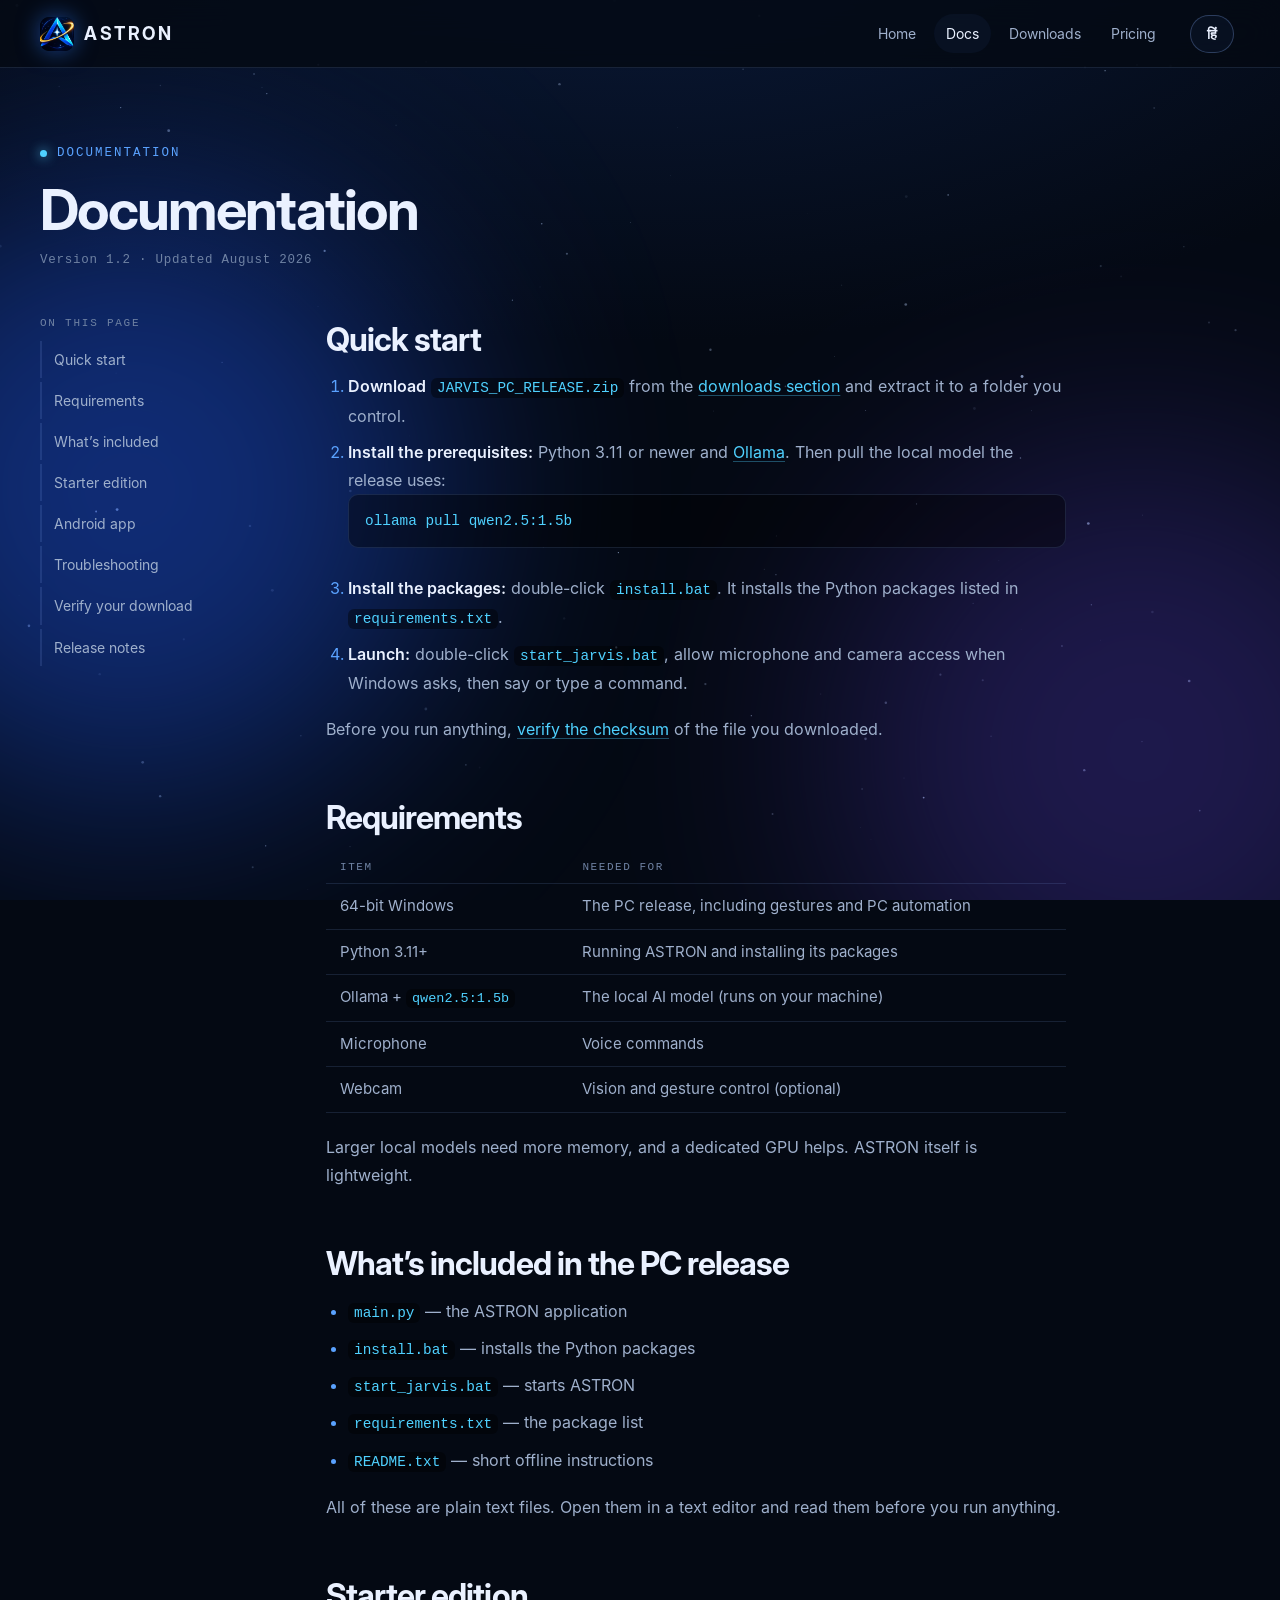
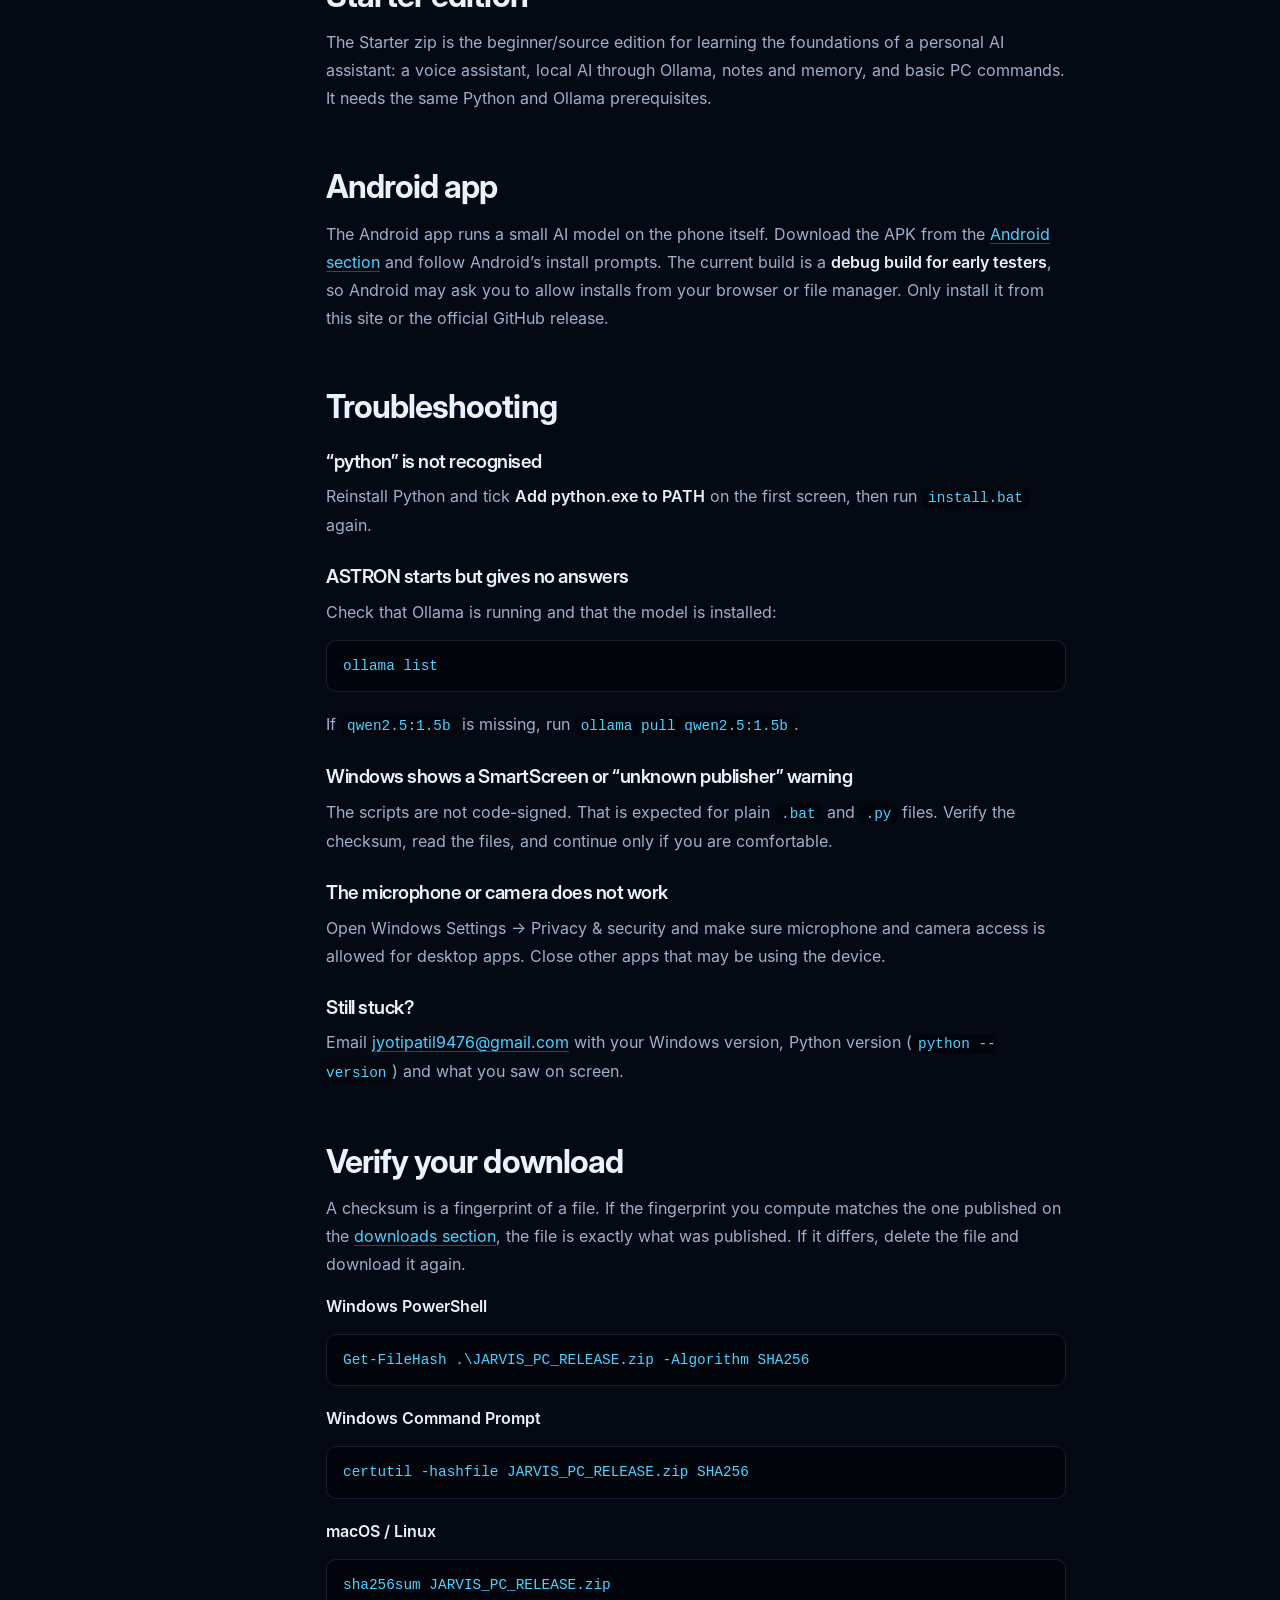
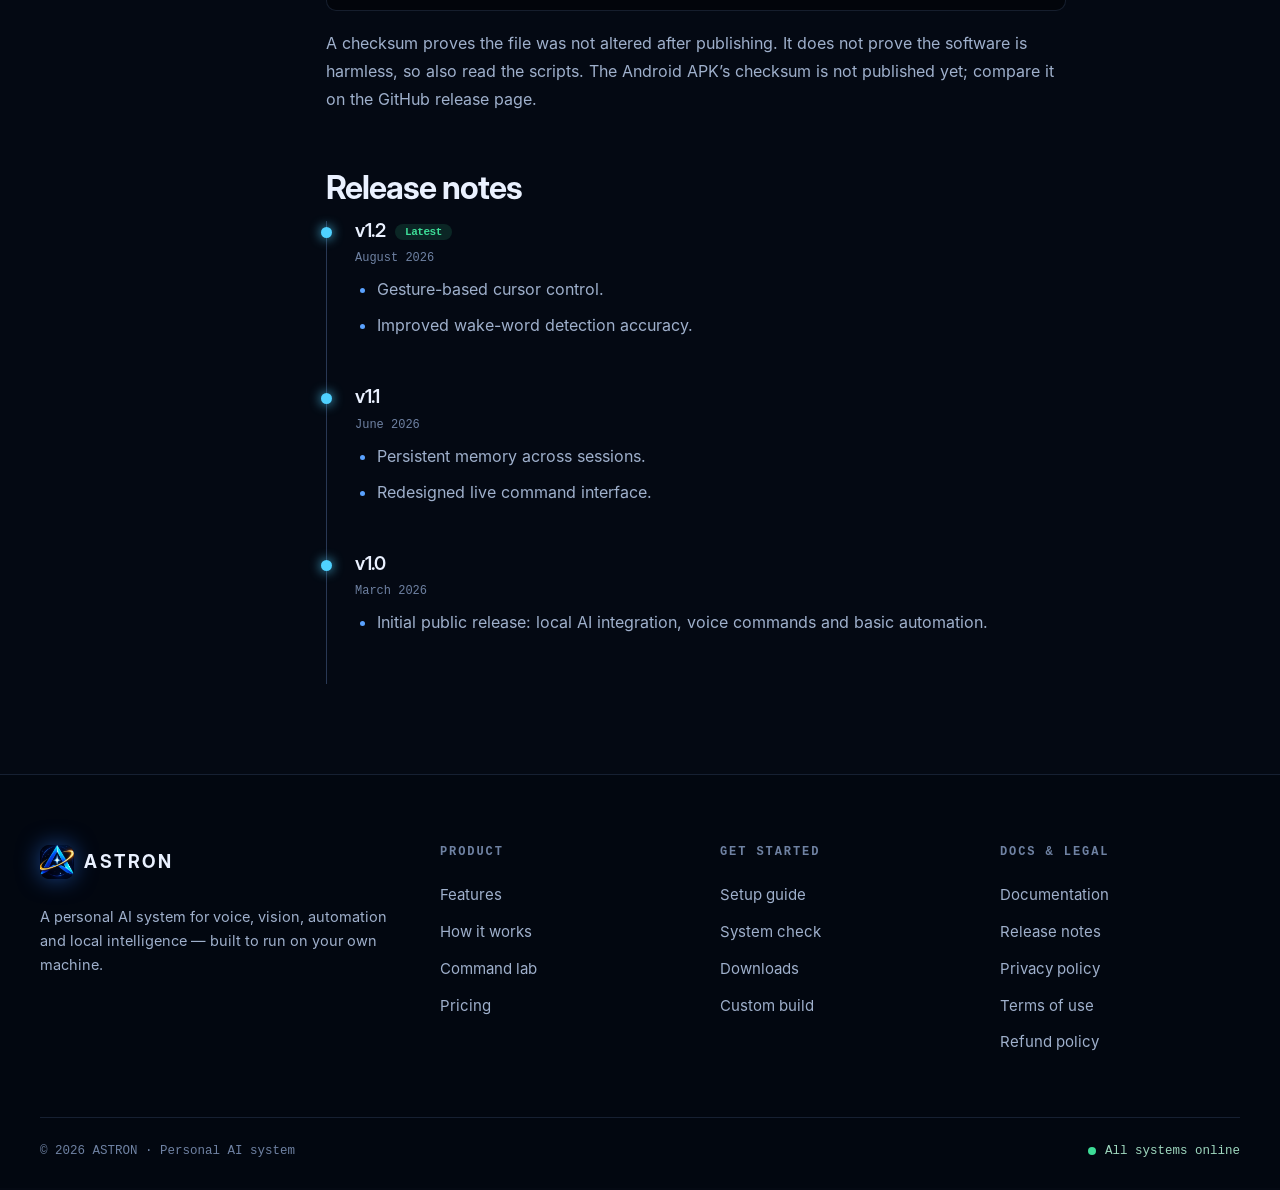
==== docs.html @ b5280bcf "Add files via upload" ====
<!DOCTYPE html>
<html lang="en">
<head>
<meta charset="UTF-8">
<meta name="viewport" content="width=device-width, initial-scale=1">
<script>document.documentElement.classList.add('js')</script>
<title>Documentation — ASTRON</title>
<meta name="description" content="Install, verify and troubleshoot ASTRON, plus release notes for every version.">
<meta name="theme-color" content="#040913">
<link rel="icon" href="favicon-48.png" sizes="48x48" type="image/png">
<link rel="icon" href="favicon-192.png" sizes="192x192" type="image/png">
<link rel="apple-touch-icon" href="apple-touch-icon.png">
<link rel="canonical" href="https://your-domain-here.com/docs.html">
<link rel="preload" as="font" type="font/woff" href="font-inter-400.woff" crossorigin>
<link rel="preload" as="font" type="font/woff" href="font-inter-display-700.woff" crossorigin>
<link rel="stylesheet" href="style.css">
</head>
<body>
<a class="skip" href="#main">Skip to content</a>
<div class="bg-fx" aria-hidden="true"><canvas id="stars"></canvas><i class="aurora a1"></i><i class="aurora a2"></i></div>
<header class="simple-nav">
  <a class="logo" href="index.html"><img class="logo-img" src="astron-logo.webp" width="34" height="34" alt="" decoding="async">ASTRON</a>
  <nav class="links" aria-label="Primary">
    <a class="keep" href="index.html">Home</a>
    <a href="docs.html" class="active">Docs</a>
    <a href="index.html#downloads">Downloads</a>
    <a href="index.html#pricing">Pricing</a>
  </nav>
  <button type="button" class="lang-toggle" id="langToggle" aria-label="Switch language to Hindi" title="हिन्दी / English"><span>हिं</span></button>
</header>
<main id="main">
<section class="page-hero"><div class="container"><p class="eyebrow"><span class="eyebrow-dot"></span>Documentation</p><h1>Documentation</h1><p class="meta">Version 1.2 · Updated August 2026</p></div></section>
<div class="container doc-layout">
<aside class="doc-toc" aria-label="On this page"><h4>On this page</h4><a href="#quick-start">Quick start</a><a href="#requirements">Requirements</a><a href="#included">What’s included</a><a href="#starter">Starter edition</a><a href="#android">Android app</a><a href="#troubleshooting">Troubleshooting</a><a href="#verify">Verify your download</a><a href="#changelog">Release notes</a></aside>
<article class="prose">
<h2 id="quick-start">Quick start</h2>
<ol>
<li><strong>Download</strong> <code>JARVIS_PC_RELEASE.zip</code> from the <a href="index.html#downloads">downloads section</a> and extract it to a folder you control.</li>
<li><strong>Install the prerequisites:</strong> Python 3.11 or newer and <a href="https://ollama.com/download" rel="noopener">Ollama</a>. Then pull the local model the release uses:
<pre><code>ollama pull qwen2.5:1.5b</code></pre></li>
<li><strong>Install the packages:</strong> double-click <code>install.bat</code>. It installs the Python packages listed in <code>requirements.txt</code>.</li>
<li><strong>Launch:</strong> double-click <code>start_jarvis.bat</code>, allow microphone and camera access when Windows asks, then say or type a command.</li>
</ol>
<p>Before you run anything, <a href="#verify">verify the checksum</a> of the file you downloaded.</p>

<h2 id="requirements">Requirements</h2>
<table>
<tr><th>Item</th><th>Needed for</th></tr>
<tr><td>64-bit Windows</td><td>The PC release, including gestures and PC automation</td></tr>
<tr><td>Python 3.11+</td><td>Running ASTRON and installing its packages</td></tr>
<tr><td>Ollama + <code>qwen2.5:1.5b</code></td><td>The local AI model (runs on your machine)</td></tr>
<tr><td>Microphone</td><td>Voice commands</td></tr>
<tr><td>Webcam</td><td>Vision and gesture control (optional)</td></tr>
</table>
<p>Larger local models need more memory, and a dedicated GPU helps. ASTRON itself is lightweight.</p>

<h2 id="included">What’s included in the PC release</h2>
<ul>
<li><code>main.py</code> — the ASTRON application</li>
<li><code>install.bat</code> — installs the Python packages</li>
<li><code>start_jarvis.bat</code> — starts ASTRON</li>
<li><code>requirements.txt</code> — the package list</li>
<li><code>README.txt</code> — short offline instructions</li>
</ul>
<p>All of these are plain text files. Open them in a text editor and read them before you run anything.</p>

<h2 id="starter">Starter edition</h2>
<p>The Starter zip is the beginner/source edition for learning the foundations of a personal AI assistant: a voice assistant, local AI through Ollama, notes and memory, and basic PC commands. It needs the same Python and Ollama prerequisites.</p>

<h2 id="android">Android app</h2>
<p>The Android app runs a small AI model on the phone itself. Download the APK from the <a href="index.html#astron-android-download">Android section</a> and follow Android’s install prompts. The current build is a <strong>debug build for early testers</strong>, so Android may ask you to allow installs from your browser or file manager. Only install it from this site or the official GitHub release.</p>

<h2 id="troubleshooting">Troubleshooting</h2>
<h3>“python” is not recognised</h3>
<p>Reinstall Python and tick <strong>Add python.exe to PATH</strong> on the first screen, then run <code>install.bat</code> again.</p>
<h3>ASTRON starts but gives no answers</h3>
<p>Check that Ollama is running and that the model is installed:</p>
<pre><code>ollama list</code></pre>
<p>If <code>qwen2.5:1.5b</code> is missing, run <code>ollama pull qwen2.5:1.5b</code>.</p>
<h3>Windows shows a SmartScreen or “unknown publisher” warning</h3>
<p>The scripts are not code-signed. That is expected for plain <code>.bat</code> and <code>.py</code> files. Verify the checksum, read the files, and continue only if you are comfortable.</p>
<h3>The microphone or camera does not work</h3>
<p>Open Windows Settings → Privacy &amp; security and make sure microphone and camera access is allowed for desktop apps. Close other apps that may be using the device.</p>
<h3>Still stuck?</h3>
<p>Email <a href="mailto:jyotipatil9476@gmail.com">jyotipatil9476@gmail.com</a> with your Windows version, Python version (<code>python --version</code>) and what you saw on screen.</p>

<h2 id="verify">Verify your download</h2>
<p>A checksum is a fingerprint of a file. If the fingerprint you compute matches the one published on the <a href="index.html#downloads">downloads section</a>, the file is exactly what was published. If it differs, delete the file and download it again.</p>
<p><strong>Windows PowerShell</strong></p>
<pre><code>Get-FileHash .\JARVIS_PC_RELEASE.zip -Algorithm SHA256</code></pre>
<p><strong>Windows Command Prompt</strong></p>
<pre><code>certutil -hashfile JARVIS_PC_RELEASE.zip SHA256</code></pre>
<p><strong>macOS / Linux</strong></p>
<pre><code>sha256sum JARVIS_PC_RELEASE.zip</code></pre>
<p>A checksum proves the file was not altered after publishing. It does not prove the software is harmless, so also read the scripts. The Android APK’s checksum is not published yet; compare it on the GitHub release page.</p>

<h2 id="changelog">Release notes</h2>
<div class="release"><h3>v1.2<span class="tag">Latest</span></h3><time>August 2026</time>
<ul><li>Gesture-based cursor control.</li><li>Improved wake-word detection accuracy.</li></ul></div>
<div class="release"><h3>v1.1</h3><time>June 2026</time>
<ul><li>Persistent memory across sessions.</li><li>Redesigned live command interface.</li></ul></div>
<div class="release"><h3>v1.0</h3><time>March 2026</time>
<ul><li>Initial public release: local AI integration, voice commands and basic automation.</li></ul></div>
</article>
</div>
</main>

<footer class="footer">
  <div class="container footer-grid">
    <div class="footer-brand">
      <a class="logo" href="index.html"><img class="logo-img" src="astron-logo.webp" width="34" height="34" alt="" decoding="async">ASTRON</a>
      <p>A personal AI system for voice, vision, automation and local intelligence — built to run on your own machine.</p>
    </div>
    <nav aria-label="Product"><h4>Product</h4><a href="index.html#capabilities">Features</a><a href="index.html#architecture">How it works</a><a href="index.html#command-playground">Command lab</a><a href="index.html#pricing">Pricing</a></nav>
    <nav aria-label="Get started"><h4>Get started</h4><a href="index.html#setup">Setup guide</a><a href="index.html#compatibility">System check</a><a href="index.html#downloads">Downloads</a><a href="index.html#custom">Custom build</a></nav>
    <nav aria-label="Legal and docs"><h4>Docs &amp; legal</h4><a href="docs.html">Documentation</a><a href="docs.html#changelog">Release notes</a><a href="privacy.html">Privacy policy</a><a href="terms.html">Terms of use</a><a href="refund.html">Refund policy</a></nav>
  </div>
  <div class="container footer-bottom"><span>© <span id="year">2026</span> ASTRON · Personal AI system</span><span class="footer-status"><i class="pulse"></i>All systems online</span></div>
</footer>
<script src="site-config.js" defer></script>
<script src="i18n.js" defer></script>
<script src="script.js" defer></script>
</body>
</html>
---- style.css ----
/* ==========================================================
   ASTRON — single design system
   Dark, cinematic, electric-blue. One file, no overrides.
   ========================================================== */

:root{
  --bg:#040913;
  --bg-2:#070f1f;
  --surface:rgba(90,140,255,.05);
  --surface-2:rgba(90,140,255,.09);
  --line:rgba(140,180,255,.14);
  --line-2:rgba(140,180,255,.28);
  --text:#eaf1ff;
  --muted:#9fb0cc;
  --dim:#6f82a3;
  --blue:#2f7bff;
  --blue-2:#5aa2ff;
  --cyan:#4fd1ff;
  --violet:#8b7bff;
  --green:#3ddc97;
  --red:#ff8c8c;
  --grad:linear-gradient(100deg,#5aa2ff 0%,#4fd1ff 45%,#8b7bff 100%);
  --radius:20px;
  --radius-sm:12px;
  --font:Inter,system-ui,-apple-system,"Segoe UI","Noto Sans Devanagari","Nirmala UI","Kohinoor Devanagari",Mangal,Roboto,sans-serif;
  --display:"Inter Display",Inter,system-ui,-apple-system,"Segoe UI","Noto Sans Devanagari","Nirmala UI","Kohinoor Devanagari",Mangal,sans-serif;
  --mono:ui-monospace,SFMono-Regular,"SF Mono",Menlo,Consolas,"Liberation Mono","Courier New",monospace;
  --shadow:0 30px 80px -30px rgba(0,0,0,.7);
  --nav-h:68px;
}

@font-face{font-family:"Inter";font-weight:400;font-style:normal;font-display:swap;src:url("font-inter-400.woff") format("woff")}
@font-face{font-family:"Inter";font-weight:500;font-style:normal;font-display:swap;src:url("font-inter-500.woff") format("woff")}
@font-face{font-family:"Inter";font-weight:600;font-style:normal;font-display:swap;src:url("font-inter-600.woff") format("woff")}
@font-face{font-family:"Inter Display";font-weight:600;font-style:normal;font-display:swap;src:url("font-inter-display-600.woff") format("woff")}
@font-face{font-family:"Inter Display";font-weight:700;font-style:normal;font-display:swap;src:url("font-inter-display-700.woff") format("woff")}

*,*::before,*::after{box-sizing:border-box}
html{scroll-behavior:smooth;scroll-padding-top:calc(var(--nav-h) + 16px);-webkit-text-size-adjust:100%}
body{
  margin:0;background:var(--bg);color:var(--text);
  font:400 16px/1.65 var(--font);
  -webkit-font-smoothing:antialiased;text-rendering:optimizeLegibility;
  overflow-x:hidden;
}
img,svg{display:block;max-width:100%}
a{color:inherit;text-decoration:none}
button,input,textarea{font:inherit;color:inherit}
h1,h2,h3,h4{font-family:var(--display);margin:0;line-height:1.08;letter-spacing:-.025em;font-weight:600}
p{margin:0}
ul,ol{margin:0;padding:0;list-style:none}
code{font-family:var(--mono)}
::selection{background:rgba(47,123,255,.45)}
:focus-visible{outline:2px solid var(--cyan);outline-offset:3px;border-radius:6px}

.skip{position:fixed;left:12px;top:-60px;z-index:200;background:var(--blue);color:#fff;padding:10px 16px;border-radius:10px;transition:top .2s}
.skip:focus{top:12px}

.container{width:min(1200px,100% - 48px);margin-inline:auto}
.container.narrow{width:min(820px,100% - 48px)}

/* ---------- background fx ---------- */
.bg-fx{position:fixed;inset:0;z-index:-1;pointer-events:none;overflow:hidden;
  background:radial-gradient(120% 80% at 50% -10%,#0a1a3a 0%,var(--bg) 60%)}
#stars{position:absolute;inset:0;width:100%;height:100%;opacity:.8}
.aurora{position:absolute;border-radius:50%;filter:blur(120px);opacity:.5}
.a1{width:620px;height:620px;left:-180px;top:20vh;background:#1c4fd6}
.a2{width:600px;height:600px;right:-160px;top:50vh;background:#5b3fd0;opacity:.3}
.grid-fade{position:absolute;inset:0;
  background-image:linear-gradient(var(--line) 1px,transparent 1px),linear-gradient(90deg,var(--line) 1px,transparent 1px);
  background-size:64px 64px;opacity:.18;
  -webkit-mask-image:radial-gradient(70% 55% at 50% 0%,#000,transparent);mask-image:radial-gradient(70% 55% at 50% 0%,#000,transparent)}

#scroll-progress{position:fixed;top:0;left:0;height:2px;width:0;z-index:120;background:var(--grad);box-shadow:0 0 12px var(--blue)}

/* ---------- nav ---------- */
.nav{
  position:fixed;z-index:100;top:14px;left:50%;transform:translateX(-50%);
  width:min(1200px,100% - 28px);height:var(--nav-h);
  display:flex;align-items:center;gap:20px;padding:0 14px 0 22px;
  border:1px solid var(--line);border-radius:999px;
  background:rgba(6,12,26,.55);backdrop-filter:blur(18px) saturate(1.4);-webkit-backdrop-filter:blur(18px) saturate(1.4);
  transition:background .3s,border-color .3s,box-shadow .3s;
}
.nav.scrolled{background:rgba(6,12,26,.82);border-color:var(--line-2);box-shadow:0 14px 50px -20px rgba(0,0,0,.8)}
.logo{display:inline-flex;align-items:center;gap:10px;font:700 18px/1 var(--display);letter-spacing:.14em}
.logo-mark{width:30px;height:30px;border-radius:9px;display:grid;place-items:center;background:linear-gradient(135deg,#2f7bff,#4fd1ff);box-shadow:0 0 22px rgba(47,123,255,.55)}
.logo-mark svg{width:18px;height:18px;fill:#041024}
.navlinks{display:flex;gap:4px;margin-left:auto}
.navlinks a{padding:8px 13px;border-radius:999px;font-size:14px;font-weight:500;color:var(--muted);transition:color .2s,background .2s}
.navlinks a:hover{color:var(--text);background:var(--surface-2)}
.navlinks a.active{color:var(--text);background:rgba(47,123,255,.18)}
.nav-toggle{display:none;width:42px;height:42px;border:1px solid var(--line);background:var(--surface);border-radius:50%;cursor:pointer;position:relative}
.nav-toggle span{position:absolute;left:12px;right:12px;height:2px;background:var(--text);border-radius:2px;transition:transform .25s,top .25s}
.nav-toggle span:first-child{top:16px}.nav-toggle span:last-child{top:24px}
.nav.menu-open .nav-toggle span:first-child{top:20px;transform:rotate(45deg)}
.nav.menu-open .nav-toggle span:last-child{top:20px;transform:rotate(-45deg)}
.mobile-nav{position:fixed;z-index:99;inset:0;padding:calc(var(--nav-h) + 36px) 24px 24px;display:flex;flex-direction:column;gap:4px;
  background:rgba(4,9,19,.96);backdrop-filter:blur(20px);overflow:auto}
.mobile-nav[hidden]{display:none}
.mobile-nav a:not(.btn){padding:14px 6px;font:500 22px var(--display);border-bottom:1px solid var(--line)}
.mobile-nav .btn{margin-top:20px}
body.mobile-menu-open{overflow:hidden}

/* ---------- buttons ---------- */
.btn{
  display:inline-flex;align-items:center;justify-content:center;gap:10px;
  padding:13px 26px;border-radius:999px;border:1px solid transparent;
  font:600 15px/1 var(--font);cursor:pointer;white-space:nowrap;
  transition:transform .2s,box-shadow .25s,background .25s,border-color .25s;
}
.btn:hover{transform:translateY(-2px)}
.btn:active{transform:translateY(0)}
.btn-primary{color:#fff;background:linear-gradient(135deg,#2f7bff,#2563eb 60%,#4a6bff);box-shadow:0 8px 30px -8px rgba(47,123,255,.75),inset 0 1px 0 rgba(255,255,255,.28)}
.btn-primary:hover{box-shadow:0 14px 40px -8px rgba(47,123,255,.95),inset 0 1px 0 rgba(255,255,255,.3)}
.btn-ghost{background:var(--surface);border-color:var(--line-2);color:var(--text);backdrop-filter:blur(8px)}
.btn-ghost:hover{background:var(--surface-2);border-color:rgba(140,180,255,.5)}
.btn-sm{padding:10px 18px;font-size:14px}
.btn-lg{padding:17px 32px;font-size:16px}
.btn:disabled{opacity:.6;cursor:wait;transform:none}
.play{font-size:10px;width:22px;height:22px;display:grid;place-items:center;border-radius:50%;background:rgba(255,255,255,.12)}

/* ---------- type helpers ---------- */
.grad{background:var(--grad);-webkit-background-clip:text;background-clip:text;color:transparent}
.eyebrow{display:inline-flex;align-items:center;gap:10px;font:500 12.5px/1 var(--mono);letter-spacing:.16em;text-transform:uppercase;color:var(--blue-2);margin-bottom:22px}
.eyebrow-dot{width:7px;height:7px;border-radius:50%;background:var(--cyan);box-shadow:0 0 12px var(--cyan)}
.lead{font-size:clamp(17px,1.5vw,19.5px);color:var(--muted);max-width:60ch;line-height:1.7}
h1{font-size:clamp(40px,5.6vw,76px);letter-spacing:-.035em;line-height:1.02;font-weight:700}
h2{font-size:clamp(32px,4.2vw,56px);line-height:1.05;font-weight:700;letter-spacing:-.03em}
h3{font-size:21px}
.pulse{display:inline-block;width:8px;height:8px;border-radius:50%;background:var(--green);box-shadow:0 0 0 0 rgba(61,220,151,.6);animation:pulse 2s infinite;flex:none}
.pulse.c{background:var(--cyan)}.pulse.v{background:var(--violet)}
@keyframes pulse{0%{box-shadow:0 0 0 0 rgba(61,220,151,.55)}70%{box-shadow:0 0 0 9px rgba(61,220,151,0)}100%{box-shadow:0 0 0 0 rgba(61,220,151,0)}}

/* ---------- sections ---------- */
.section{padding:clamp(64px,8vw,104px) 0;position:relative}
.section-head{margin-bottom:clamp(40px,5vw,64px);max-width:760px}
.section-head h2{margin-bottom:20px}
.section-head.center{margin-inline:auto;text-align:center}
.section-head.center .lead{margin-inline:auto}

/* reveal */
.js .reveal{opacity:0;transform:translateY(26px);transition:opacity .8s cubic-bezier(.2,.7,.2,1),transform .8s cubic-bezier(.2,.7,.2,1);transition-delay:var(--d,0s)}
.js .reveal.visible{opacity:1;transform:none}

/* ---------- hero ---------- */
.hero{position:relative;padding:calc(var(--nav-h) + clamp(60px,8vw,110px)) 0 40px;min-height:min(900px,100svh + 40px);display:flex;flex-direction:column;justify-content:space-between;overflow-x:clip}
.hero-inner{position:relative;z-index:2}
.hero-copy{max-width:640px;position:relative}
.hero-copy h1{margin-bottom:28px}
.hero-copy .lead{margin-bottom:38px;max-width:54ch}
.hero-actions{display:flex;flex-wrap:wrap;gap:14px}
.hero-actions.center{justify-content:center}
.hero-points{display:flex;flex-wrap:wrap;gap:10px 28px;margin-top:34px;font:500 13px var(--mono);color:var(--dim);letter-spacing:.04em}
.hero-points li{display:flex;align-items:center;gap:8px}
.hero-points li::before{content:"";width:5px;height:5px;border-radius:50%;background:var(--blue)}

.hero-art{position:absolute;z-index:1;right:max(-40px,calc((100% - 1360px)/2));top:50px;width:min(660px,52vw);aspect-ratio:720/784;pointer-events:none}
.hero-art img{position:absolute;inset:0;width:100%;height:100%;object-fit:cover;
  -webkit-mask-image:radial-gradient(ellipse 50% 52% at 52% 46%,#000 38%,transparent 98%);mask-image:radial-gradient(ellipse 50% 52% at 52% 46%,#000 38%,transparent 98%);
  filter:saturate(1.1) contrast(1.05);animation:float 9s ease-in-out infinite}
.hero-glow{position:absolute;inset:8% 6%;background:radial-gradient(closest-side,rgba(47,123,255,.5),transparent 70%);filter:blur(30px)}
.orbit{position:absolute;inset:0;width:100%;height:100%;animation:spin 60s linear infinite}
.orbit ellipse{stroke:rgba(90,162,255,.5);stroke-width:1.2}
.orbit .dash{stroke-dasharray:4 10;stroke:rgba(79,209,255,.5)}
.orbit .dot{fill:var(--cyan);filter:drop-shadow(0 0 8px var(--cyan))}
@keyframes spin{to{transform:rotate(360deg)}}
@keyframes float{50%{transform:translateY(-14px)}}
.chip{position:absolute;display:inline-flex;align-items:center;gap:9px;padding:9px 15px;border-radius:999px;font:500 12.5px var(--mono);color:var(--text);
  background:rgba(8,16,34,.7);border:1px solid var(--line-2);backdrop-filter:blur(12px);animation:float 7s ease-in-out infinite}
.chip-a{left:-4%;top:46%}
.chip-b{right:4%;top:20%;animation-delay:-2s}
.chip-c{left:12%;bottom:18%;animation-delay:-4s}

.stat-strip{display:grid;grid-template-columns:repeat(4,1fr);gap:0;margin:clamp(60px,9vw,110px) 0 0;position:relative;z-index:2;
  border:1px solid var(--line);border-radius:var(--radius);background:rgba(8,15,32,.6);backdrop-filter:blur(14px);overflow:hidden}
.stat-strip>div{padding:24px 28px;border-right:1px solid var(--line)}
.stat-strip>div:last-child{border:0}
.stat-strip dt{font:500 11.5px var(--mono);letter-spacing:.16em;text-transform:uppercase;color:var(--dim);margin-bottom:8px}
.stat-strip dd{margin:0;font:600 22px var(--display);color:var(--text)}

/* ---------- cards ---------- */
.card{
  position:relative;padding:30px;border-radius:var(--radius);
  background:linear-gradient(180deg,rgba(70,120,255,.11),rgba(40,80,200,.035));
  border:1px solid var(--line);
  transition:transform .35s,border-color .35s,box-shadow .35s;
  overflow:hidden;
}
.card.spot::before{content:"";position:absolute;inset:0;pointer-events:none;opacity:0;transition:opacity .3s;
  background:radial-gradient(360px circle at var(--mx,50%) var(--my,50%),rgba(79,150,255,.16),transparent 60%)}
.card.spot:hover::before{opacity:1}
.card:hover{border-color:var(--line-2);transform:translateY(-4px);box-shadow:0 24px 60px -30px rgba(47,123,255,.5)}
.card h3{margin:18px 0 10px}
.card p{color:var(--muted);font-size:15.5px}
.icon{width:52px;height:52px;border-radius:15px;display:grid;place-items:center;background:linear-gradient(135deg,rgba(47,123,255,.28),rgba(79,209,255,.1));border:1px solid rgba(90,162,255,.35)}
.icon svg{width:26px;height:26px;fill:none;stroke:var(--cyan);stroke-width:1.6;stroke-linecap:round;stroke-linejoin:round}
.grid-3{display:grid;grid-template-columns:repeat(3,1fr);gap:20px}

/* ---------- showcase ---------- */
.showcase-grid{display:grid;grid-template-columns:.85fr 1.15fr;gap:clamp(30px,5vw,80px);align-items:center}
.showcase-copy h2{margin-bottom:22px}
.showcase-copy .lead{margin-bottom:30px}
.check-list{display:grid;gap:16px;margin-bottom:34px}
.check-list li{position:relative;padding-left:34px;color:var(--muted);font-size:15.5px}
.check-list li::before{content:"";position:absolute;left:0;top:3px;width:20px;height:20px;border-radius:50%;
  background:rgba(47,123,255,.2) url("data:image/svg+xml,%3Csvg xmlns='http://www.w3.org/2000/svg' viewBox='0 0 20 20'%3E%3Cpath d='m5.5 10.5 3 3 6-6.5' fill='none' stroke='%234fd1ff' stroke-width='1.8' stroke-linecap='round' stroke-linejoin='round'/%3E%3C/svg%3E") center/contain no-repeat;border:1px solid rgba(90,162,255,.45)}
.check-list b{display:block;color:var(--text);font-weight:600}
.check-list.compact{gap:12px;margin:30px 0 0}
.check-list.compact li{color:var(--text)}

.stage{position:relative;aspect-ratio:1.12;min-height:430px}
.stage::before{content:"";position:absolute;inset:10% 4%;background:radial-gradient(closest-side,rgba(47,123,255,.4),transparent 72%);filter:blur(40px)}
.laptop{position:absolute;left:14%;top:16%;width:70%;z-index:1;filter:drop-shadow(0 40px 50px rgba(0,0,0,.55))}
.laptop-screen{display:grid;grid-template-columns:27% 1fr;aspect-ratio:16/10;border-radius:14px 14px 0 0;border:7px solid #1c2a45;border-bottom-width:9px;
  background:linear-gradient(160deg,#061126,#030812);overflow:hidden;box-shadow:inset 0 0 0 1px rgba(120,170,255,.25)}
.laptop-base{height:12px;margin:0 -5%;border-radius:0 0 18px 18px;background:linear-gradient(#aebbd6,#6b7a99 70%,#3c4660);box-shadow:0 2px 0 rgba(255,255,255,.25) inset}
.mock-side{padding:12px 10px;border-right:1px solid var(--line);display:flex;flex-direction:column;gap:3px;font-size:clamp(8px,.9vw,11px);color:var(--dim)}
.mock-brand{display:flex;align-items:center;gap:6px;color:var(--text);font:600 1em var(--display);margin-bottom:8px;letter-spacing:.1em}
.mock-brand span{width:1.7em;height:1.7em;border-radius:6px;display:grid;place-items:center;background:var(--blue);color:#fff;font-size:.9em}
.mock-side p{padding:5px 8px;border-radius:6px}
.mock-side p.on{background:rgba(47,123,255,.22);color:#cfe1ff}
.mock-side small{margin-top:auto;display:flex;align-items:center;gap:6px;font-size:.85em;color:#9fd8bf}
.mock-side .pulse{width:5px;height:5px}
.mock-main{display:flex;flex-direction:column;align-items:center;justify-content:center;text-align:center;padding:10px;gap:4px}
.mock-orb{width:clamp(44px,6.5vw,80px);aspect-ratio:1;border-radius:50%;display:grid;place-items:center;border:1.5px solid rgba(79,209,255,.7);
  background:radial-gradient(circle,rgba(47,123,255,.5),transparent 70%);box-shadow:0 0 30px rgba(47,123,255,.7),inset 0 0 20px rgba(79,209,255,.4);animation:breathe 4s ease-in-out infinite;margin-bottom:6px}
.mock-orb span{font:700 clamp(16px,2.4vw,30px) var(--display);color:#bfe3ff;text-shadow:0 0 14px var(--cyan)}
@keyframes breathe{50%{transform:scale(1.07);box-shadow:0 0 46px rgba(47,123,255,.9),inset 0 0 26px rgba(79,209,255,.55)}}
.mock-main h3{font-size:clamp(11px,1.5vw,18px)}
.mock-main p{font-size:clamp(7px,.85vw,11px);color:var(--muted)}
.mock-prompt{margin-top:8px;width:84%;padding:6px 10px;border-radius:999px;font-size:clamp(7px,.8vw,10px);color:var(--dim);border:1px solid var(--line-2);background:rgba(255,255,255,.03);display:flex;justify-content:space-between;text-align:left}
.mock-prompt b{color:var(--cyan)}
.wave{display:flex;align-items:center;gap:3px;height:22px;margin-top:6px}
.wave i{width:3px;border-radius:3px;background:linear-gradient(var(--cyan),var(--blue));animation:wave 1.1s ease-in-out infinite}
.wave i:nth-child(odd){animation-delay:-.4s}.wave i:nth-child(3n){animation-delay:-.7s}.wave i:nth-child(4n){animation-delay:-.2s}
@keyframes wave{0%,100%{height:20%}50%{height:100%}}

.float-card{position:absolute;padding:12px;border-radius:16px;background:rgba(10,20,42,.78);border:1px solid var(--line-2);backdrop-filter:blur(14px);box-shadow:var(--shadow);animation:float 8s ease-in-out infinite}
.float-card p,.float-card small{font-size:11px;color:var(--muted)}
.win-dots{display:flex;align-items:center;gap:5px;margin-bottom:9px}
.win-dots i{width:8px;height:8px;border-radius:50%;background:#2c3c5e}
.win-dots i:first-child{background:#ff6b6b}.win-dots i:nth-child(2){background:#ffc14d}.win-dots i:nth-child(3){background:#46d07c}
.win-dots b{margin-left:6px;font:600 10px var(--mono);letter-spacing:.14em;color:var(--dim)}
.fc-vision{left:-5%;top:-4%;width:32%;transform:rotate(-5deg);z-index:2}
.fc-img{position:relative;border-radius:10px;overflow:hidden;aspect-ratio:16/10;margin-bottom:8px}
.fc-img img{width:100%;height:100%;object-fit:cover}
.fc-img span{position:absolute;left:8px;bottom:8px;font:600 8.5px var(--mono);letter-spacing:.12em;text-transform:uppercase;padding:4px 7px;border-radius:5px;background:rgba(4,9,19,.75);color:var(--cyan)}
.float-card p{display:flex;align-items:center;gap:6px}
.fc-memory{right:-2%;top:6%;width:28%;z-index:2;text-align:center;animation-delay:-3s;transform:rotate(4deg)}
.mem-orb{width:46px;height:46px;margin:6px auto 8px;border-radius:50%;display:grid;place-items:center;font-size:20px;color:#cdb9ff;background:radial-gradient(circle,rgba(139,123,255,.55),transparent 70%);border:1px solid rgba(139,123,255,.6);box-shadow:0 0 24px rgba(139,123,255,.5)}
.fc-memory strong{display:block;font:600 13px var(--display)}
.phone{position:absolute;right:3%;bottom:0;width:19%;z-index:3;aspect-ratio:9/18;border-radius:22px;border:5px solid #1c2a45;background:linear-gradient(170deg,#0a1b3d,#030812);
  display:flex;flex-direction:column;align-items:center;justify-content:center;gap:6px;text-align:center;box-shadow:var(--shadow),0 0 0 1px rgba(120,170,255,.3);animation:float 8s ease-in-out infinite;animation-delay:-1s}
.phone-notch{position:absolute;top:6px;width:30%;height:5px;border-radius:5px;background:#000}
.phone-logo{width:38px;height:38px;border-radius:50%;display:grid;place-items:center;font:700 18px var(--display);border:1.5px solid var(--cyan);box-shadow:0 0 18px var(--blue);color:#bfe3ff}
.phone b{font:600 11px var(--display);letter-spacing:.12em}
.phone small{font-size:8.5px;color:var(--muted);padding:0 8px}

/* ---------- flow (architecture) ---------- */
.flow{display:grid;grid-template-columns:1fr 56px 1fr 56px 1fr;align-items:stretch}
.flow-node{padding:34px 30px;border-radius:var(--radius);border:1px solid var(--line);background:linear-gradient(180deg,rgba(70,120,255,.11),rgba(40,80,200,.035));position:relative;overflow:hidden}
.flow-node::after{content:"";position:absolute;left:0;right:0;top:0;height:2px;background:var(--grad);opacity:.8}
.flow-node small{font:500 12px var(--mono);letter-spacing:.14em;text-transform:uppercase;color:var(--blue-2)}
.flow-node h3{margin:14px 0 10px;font-size:24px}
.flow-node p{color:var(--muted);font-size:15.5px}
.flow-arrow{display:grid;place-items:center;position:relative}
.flow-arrow i{display:block;width:100%;height:2px;background:linear-gradient(90deg,transparent,var(--blue),transparent);position:relative;overflow:hidden}
.flow-arrow i::after{content:"";position:absolute;top:-1px;left:-30%;width:30%;height:4px;border-radius:4px;background:var(--cyan);box-shadow:0 0 12px var(--cyan);animation:travel 2.4s linear infinite}
@keyframes travel{to{left:110%}}

/* ---------- terminal / command lab ---------- */
.terminal-window{border-radius:var(--radius);border:1px solid var(--line-2);background:rgba(5,11,24,.82);backdrop-filter:blur(16px);box-shadow:var(--shadow),0 0 80px -30px rgba(47,123,255,.6);overflow:hidden}
.term-bar{display:flex;align-items:center;gap:14px;padding:14px 20px;border-bottom:1px solid var(--line);background:rgba(255,255,255,.03)}
.term-bar .win-dots{margin:0}
.term-bar b{font:500 12.5px var(--mono);color:var(--dim);margin-inline:auto;letter-spacing:.04em}
.term-bar em{font:500 12px var(--mono);font-style:normal;color:var(--green);display:flex;align-items:center;gap:8px}
.term-body{padding:clamp(20px,3vw,34px);display:grid;gap:22px}
.command-input-row{display:flex;align-items:center;gap:12px;padding:8px 8px 8px 18px;border-radius:999px;background:rgba(0,0,0,.35);border:1px solid var(--line-2);transition:border-color .2s,box-shadow .2s}
.command-input-row:focus-within{border-color:var(--cyan);box-shadow:0 0 0 4px rgba(79,209,255,.12)}
.prompt-mark{color:var(--cyan);font:600 22px var(--mono)}
.command-input-row input{flex:1;min-width:0;background:none;border:0;outline:0;font:500 16px var(--mono);color:var(--text)}
.command-input-row input::placeholder{color:var(--dim)}
.command-presets{display:flex;flex-wrap:wrap;gap:10px}
.command-presets button{padding:9px 16px;border-radius:999px;border:1px solid var(--line-2);background:var(--surface);color:var(--muted);font:500 13px var(--font);cursor:pointer;transition:all .2s}
.command-presets button:hover{color:#fff;border-color:var(--blue-2);background:rgba(47,123,255,.18)}
.pipeline{display:grid;grid-template-columns:1fr 40px 1fr 40px 1fr 40px 1fr;align-items:center}
.pipeline-node{padding:18px;border-radius:14px;border:1px solid var(--line);background:rgba(255,255,255,.025);display:grid;gap:4px;text-align:center;transition:all .35s}
.pipeline-node span{font:500 11px var(--mono);color:var(--dim)}
.pipeline-node b{font:600 16px var(--display)}
.pipeline-node small{font:500 10.5px var(--mono);letter-spacing:.14em;color:var(--dim)}
.pipeline-node.active{border-color:var(--cyan);background:rgba(47,123,255,.16);box-shadow:0 0 30px -4px rgba(79,209,255,.5)}
.pipeline-node.active small{color:var(--cyan)}
.pipeline-line{height:2px;background:linear-gradient(90deg,var(--line-2),var(--blue-2),var(--line-2))}
.command-lab.running .pipeline-line{animation:blink .8s infinite}
@keyframes blink{50%{opacity:.35}}
.command-output{padding:20px 22px;border-radius:14px;border:1px solid var(--line);background:rgba(0,0,0,.35);font:500 13.5px/1.9 var(--mono);color:var(--cyan);min-height:92px}
.command-output span{color:var(--text)}

/* ---------- steps ---------- */
.steps{display:grid;grid-template-columns:repeat(4,1fr);gap:20px;counter-reset:s}
.steps .card{display:flex;flex-direction:column}
.step-num{font:700 44px/1 var(--display);background:var(--grad);-webkit-background-clip:text;background-clip:text;color:transparent;opacity:.9}
.steps .card h3{margin-top:22px}
.steps code{display:block;margin-top:auto;padding:11px 14px;border-radius:10px;background:rgba(0,0,0,.4);border:1px solid var(--line);font-size:12.5px;color:var(--cyan);overflow-x:auto;white-space:nowrap}
.steps .card p{margin-bottom:22px}

/* ---------- compat ---------- */
.compat{display:grid;grid-template-columns:1.2fr .8fr;gap:20px}
.compat-panel,.compat-score,.req-list{border-radius:var(--radius);border:1px solid var(--line);background:linear-gradient(180deg,rgba(70,120,255,.10),rgba(40,80,200,.035))}
.compat-panel{padding:10px 28px}
.compat-row{display:flex;justify-content:space-between;align-items:center;gap:20px;padding:17px 0;border-bottom:1px solid var(--line)}
.compat-row:last-child{border:0}
.compat-row span{color:var(--muted);font-size:15px}
.compat-row b{font:500 13px var(--mono);color:var(--cyan);text-align:right}
.compat-score{padding:30px;display:flex;flex-direction:column;align-items:center;text-align:center;gap:18px}
.score-ring{--p:0;width:158px;aspect-ratio:1;border-radius:50%;display:grid;place-items:center;
  background:conic-gradient(var(--blue) calc(var(--p)*1%),rgba(255,255,255,.07) 0);transition:--p 1s}
.score-ring>div{width:82%;aspect-ratio:1;border-radius:50%;background:#071126;display:grid;place-content:center;box-shadow:inset 0 0 30px rgba(47,123,255,.2)}
.score-ring strong{font:700 36px var(--display);line-height:1}
.score-ring span{font:500 10.5px var(--mono);letter-spacing:.16em;text-transform:uppercase;color:var(--dim);margin-top:6px}
#compatMessage{color:var(--muted);font-size:14.5px;max-width:34ch}
.compat-debug{font:500 11px var(--mono);color:var(--dim);min-height:1em}
.req-list{grid-column:1/-1;display:grid;grid-template-columns:repeat(3,1fr)}
.req-list li{padding:26px 28px;border-right:1px solid var(--line);display:grid;gap:8px;align-content:start}
.req-list li:last-child{border:0}
.req-list b{font:600 12px var(--mono);letter-spacing:.14em;text-transform:uppercase;color:var(--blue-2)}
.req-list span{color:var(--muted);font-size:15px}
.req-list code{color:var(--cyan);font-size:13px}

/* ---------- pricing ---------- */
.pricing-grid{display:grid;grid-template-columns:repeat(3,1fr);gap:20px;align-items:stretch}
.price-card{position:relative;padding:36px 30px;border-radius:var(--radius);border:1px solid var(--line);background:linear-gradient(180deg,rgba(70,120,255,.11),rgba(40,80,200,.035));display:flex;flex-direction:column;transition:transform .35s,border-color .35s}
.price-card:hover{transform:translateY(-6px);border-color:var(--line-2)}
.price-card.featured{border-color:transparent;background:
  linear-gradient(180deg,#0b1a3b,#081126) padding-box,
  linear-gradient(160deg,#4fd1ff,#2f7bff 40%,#8b7bff) border-box;
  box-shadow:0 30px 80px -30px rgba(47,123,255,.7)}
.ribbon{position:absolute;top:-13px;left:50%;transform:translateX(-50%);padding:6px 14px;border-radius:999px;font:600 11px var(--mono);letter-spacing:.12em;text-transform:uppercase;color:#031026;background:var(--grad);white-space:nowrap}
.tier{font:600 12.5px var(--mono);letter-spacing:.16em;text-transform:uppercase;color:var(--blue-2)}
.price{font:700 54px/1 var(--display);letter-spacing:-.03em;margin:18px 0 12px}
.price small{font:500 13px var(--mono);letter-spacing:.08em;color:var(--dim);text-transform:uppercase}
.price-note{color:var(--muted);font-size:15px;margin-bottom:26px;min-height:4.8em}
.ticks{display:grid;gap:13px;margin-bottom:34px;padding-top:24px;border-top:1px solid var(--line)}
.ticks li{position:relative;padding-left:28px;font-size:15px}
.ticks li::before{content:"";position:absolute;left:0;top:4px;width:16px;height:16px;background:url("data:image/svg+xml,%3Csvg xmlns='http://www.w3.org/2000/svg' viewBox='0 0 20 20'%3E%3Ccircle cx='10' cy='10' r='9' fill='%232f7bff' fill-opacity='.22'/%3E%3Cpath d='m5.8 10.4 2.7 2.7 5.4-5.8' fill='none' stroke='%234fd1ff' stroke-width='1.8' stroke-linecap='round' stroke-linejoin='round'/%3E%3C/svg%3E") center/contain no-repeat}
.price-card .btn{margin-top:auto}

.android{margin-top:20px;display:grid;grid-template-columns:auto 1fr auto;gap:34px;align-items:center;padding:34px}
.android:hover{transform:none}
.android-icon{width:96px;height:96px;border-radius:26px;display:grid;place-items:center;font:700 46px var(--display);color:#fff;
  background:linear-gradient(135deg,#2f7bff,#4fd1ff);box-shadow:0 18px 50px -12px rgba(47,123,255,.8)}
.android-copy .eyebrow{margin-bottom:12px}
.android-copy h3{margin:0 0 10px;font-size:26px}
.android-copy p{max-width:62ch}
.android-action{display:grid;gap:10px;justify-items:center}
.android-action small{font:500 11.5px var(--mono);color:var(--dim);letter-spacing:.06em}

/* ---------- payment ---------- */
.pay-grid{display:grid;grid-template-columns:.7fr 1.3fr;gap:24px;align-items:start}
.pay-card{padding:30px;border-radius:var(--radius);border:1px solid var(--line-2);background:linear-gradient(180deg,rgba(70,120,255,.13),rgba(40,80,200,.04));display:grid;gap:14px;justify-items:center;text-align:center;position:sticky;top:calc(var(--nav-h) + 30px)}
.qr{padding:14px;border-radius:18px;background:#fff;width:min(260px,100%);box-shadow:0 0 0 6px rgba(79,209,255,.1),0 20px 60px -20px rgba(47,123,255,.8)}
.qr img{width:100%;height:auto}
.pay-amount{font:700 46px/1 var(--display)}
.pay-upi{font:500 15px var(--mono);color:var(--cyan);padding:9px 16px;border-radius:999px;background:rgba(0,0,0,.35);border:1px solid var(--line);word-break:break-all}
.pay-side{display:grid;gap:20px}
.pay-steps{display:grid;gap:14px;padding:26px;border-radius:var(--radius);border:1px solid var(--line);background:var(--surface)}
.pay-steps li{display:flex;gap:16px;align-items:flex-start;color:var(--muted);font-size:15px}
.pay-steps b{flex:none;width:28px;height:28px;border-radius:50%;display:grid;place-items:center;font:600 13px var(--mono);color:var(--cyan);background:rgba(47,123,255,.2);border:1px solid rgba(90,162,255,.4)}

/* ---------- forms ---------- */
.form-card{display:grid;gap:8px;padding:30px;border-radius:var(--radius);border:1px solid var(--line);background:linear-gradient(180deg,rgba(70,120,255,.10),rgba(40,80,200,.035))}
.form-card label{font:500 12px var(--mono);letter-spacing:.1em;text-transform:uppercase;color:var(--muted);margin-top:10px}
.form-card label em{font-style:normal;text-transform:none;letter-spacing:0;color:var(--dim)}
.form-card input:not([type=checkbox]),.form-card textarea{width:100%;padding:14px 16px;border-radius:var(--radius-sm);border:1px solid var(--line-2);background:rgba(0,0,0,.35);color:var(--text);outline:0;transition:border-color .2s,box-shadow .2s;resize:vertical}
.form-card input::placeholder,.form-card textarea::placeholder{color:var(--dim)}
.form-card input:focus,.form-card textarea:focus{border-color:var(--cyan);box-shadow:0 0 0 4px rgba(79,209,255,.12)}
.form-card .checkline{display:flex;gap:12px;align-items:flex-start;text-transform:none;letter-spacing:0;font:400 14px/1.5 var(--font);color:var(--text);margin:12px 0}
.form-card .checkline input{margin-top:3px;width:17px;height:17px;accent-color:var(--blue)}
.form-card .btn{margin-top:14px;width:100%}
.note{font-size:13px;color:var(--dim);line-height:1.55;margin-top:6px}
.note[data-state=error]{color:var(--red)}
.note[data-state=success]{color:var(--green)}
.custom-grid{display:grid;grid-template-columns:1fr 1fr;gap:clamp(30px,6vw,90px);align-items:center}
.custom-grid h2{margin-bottom:22px}
.form-card .tier{margin-bottom:6px}

/* ---------- faq ---------- */
.faq-list{display:grid;gap:12px}
.faq-item{border:1px solid var(--line);border-radius:16px;background:var(--surface);transition:border-color .25s,background .25s}
.faq-item[open]{border-color:var(--line-2);background:var(--surface-2)}
.faq-item summary{display:flex;justify-content:space-between;align-items:center;gap:20px;padding:22px 26px;cursor:pointer;list-style:none;font:600 18px var(--display);letter-spacing:-.01em}
.faq-item summary::-webkit-details-marker{display:none}
.faq-icon{flex:none;width:28px;height:28px;border-radius:50%;border:1px solid var(--line-2);position:relative;transition:transform .3s,background .3s}
.faq-icon::before,.faq-icon::after{content:"";position:absolute;left:50%;top:50%;width:11px;height:1.8px;background:var(--cyan);transform:translate(-50%,-50%);border-radius:2px;transition:transform .3s}
.faq-icon::after{transform:translate(-50%,-50%) rotate(90deg)}
.faq-item[open] .faq-icon{background:rgba(47,123,255,.2)}
.faq-item[open] .faq-icon::after{transform:translate(-50%,-50%) rotate(0)}
.faq-answer{padding:0 26px 24px;color:var(--muted);max-width:68ch}

/* ---------- cta ---------- */
.cta{position:relative;text-align:center;padding:clamp(56px,8vw,100px) 24px;border-radius:32px;border:1px solid var(--line-2);overflow:hidden;
  background:radial-gradient(80% 120% at 50% 0%,rgba(47,123,255,.35),transparent 70%),linear-gradient(180deg,#0a1630,#060d1d)}
.cta::before{content:"";position:absolute;inset:0;background-image:linear-gradient(var(--line) 1px,transparent 1px),linear-gradient(90deg,var(--line) 1px,transparent 1px);background-size:48px 48px;opacity:.25;
  -webkit-mask-image:radial-gradient(60% 80% at 50% 0%,#000,transparent);mask-image:radial-gradient(60% 80% at 50% 0%,#000,transparent)}
.cta>*{position:relative}
.cta h2{margin-bottom:18px}
.cta .lead{margin:0 auto 38px}

/* ---------- footer ---------- */
.footer{border-top:1px solid var(--line);padding:70px 0 30px;background:rgba(3,7,15,.6)}
.footer-grid{display:grid;grid-template-columns:1.5fr 1fr 1fr 1fr;gap:40px}
.footer-brand p{margin-top:18px;color:var(--muted);font-size:14.5px;max-width:40ch}
.footer h4{font:600 12px var(--mono);letter-spacing:.16em;text-transform:uppercase;color:var(--dim);margin-bottom:18px}
.footer nav a{display:block;padding:6px 0;color:var(--muted);font-size:15px;transition:color .2s}
.footer nav a:hover{color:var(--text)}
.footer-bottom{display:flex;justify-content:space-between;flex-wrap:wrap;gap:14px;margin-top:56px;padding-top:26px;border-top:1px solid var(--line);font:500 12.5px var(--mono);color:var(--dim)}
.footer-status{display:flex;align-items:center;gap:9px;color:#9fd8bf}

/* ---------- assistant widget ---------- */
#astron-site-assistant{position:fixed;right:22px;bottom:22px;z-index:90}
#astron-assistant-launch{width:60px;height:60px;border-radius:50%;border:1px solid rgba(99,215,255,.6);cursor:pointer;display:grid;place-items:center;
  background:radial-gradient(circle at 35% 28%,#1a4170,#07121f 62%);box-shadow:0 0 0 5px rgba(47,123,255,.1),0 10px 40px -6px rgba(47,123,255,.7);transition:transform .25s,box-shadow .25s}
#astron-assistant-launch:hover{transform:translateY(-3px) scale(1.04)}
#astron-assistant-launch svg{width:30px;height:30px}
.as-orb{animation:orbPulse 2.8s ease-in-out infinite;transform-origin:center}
@keyframes orbPulse{50%{opacity:.7;transform:scale(.93)}}
#astron-assistant-panel{position:absolute;right:0;bottom:74px;width:min(380px,calc(100vw - 28px));height:min(540px,calc(100dvh - 130px));min-height:340px;display:flex;flex-direction:column;overflow:hidden;
  border:1px solid var(--line-2);border-radius:20px;background:rgba(6,12,26,.94);backdrop-filter:blur(22px);box-shadow:0 30px 90px rgba(0,0,0,.7),0 0 60px -20px rgba(47,123,255,.5);animation:pop .25s ease-out}
@keyframes pop{from{opacity:0;transform:translateY(10px) scale(.97)}}
#astron-assistant-panel[hidden]{display:none}
.as-assistant-head{display:flex;align-items:center;gap:12px;padding:16px;border-bottom:1px solid var(--line);background:linear-gradient(100deg,rgba(47,123,255,.16),transparent)}
.as-assistant-mark{width:38px;height:38px;border-radius:50%;display:grid;place-items:center;font:700 16px var(--display);color:#bfe3ff;border:1px solid rgba(99,215,255,.5);background:radial-gradient(circle,#1e5b82,#08101a 70%)}
.as-assistant-title{font:600 14px var(--display);letter-spacing:.04em}
.as-assistant-status{font:500 11px var(--mono);color:var(--dim);margin-top:3px}
.as-assistant-voice,.as-assistant-close{border:1px solid var(--line-2);background:transparent;color:var(--muted);border-radius:9px;cursor:pointer;font:500 11px var(--mono);padding:0 10px;height:32px}
.as-assistant-voice{margin-left:auto}
.as-assistant-close{font-size:20px;width:32px;padding:0;line-height:1}
.as-assistant-voice:hover,.as-assistant-close:hover{color:#fff;border-color:var(--blue-2)}
#astron-assistant-messages{flex:1;min-height:0;overflow:auto;padding:16px;display:flex;flex-direction:column;gap:11px;scroll-behavior:smooth}
.as-assistant-msg{max-width:90%;padding:11px 14px;border-radius:14px;font-size:14px;line-height:1.55;white-space:pre-wrap;overflow-wrap:anywhere}
.as-assistant-msg.bot{align-self:flex-start;background:var(--surface-2);border:1px solid var(--line);border-top-left-radius:4px}
.as-assistant-msg.user{align-self:flex-end;background:rgba(47,123,255,.28);border:1px solid rgba(90,162,255,.4);border-top-right-radius:4px}
.as-assistant-msg small{display:block;margin-top:6px;color:var(--dim);font-size:10.5px}
.as-assistant-suggestions{display:flex;flex-wrap:wrap;gap:7px;padding:0 14px 12px}
.as-assistant-suggestions button{padding:7px 12px;border-radius:999px;border:1px solid var(--line-2);background:rgba(47,123,255,.08);color:#cfe3ff;font-size:12px;cursor:pointer}
.as-assistant-suggestions button:hover{background:rgba(47,123,255,.2)}
.as-assistant-form{display:flex;gap:8px;padding:12px;border-top:1px solid var(--line);background:rgba(0,0,0,.25)}
.as-assistant-form input{flex:1;min-width:0;padding:11px 14px;border-radius:12px;border:1px solid var(--line-2);background:rgba(0,0,0,.4);outline:0;font-size:14px}
.as-assistant-form input:focus{border-color:var(--cyan)}
.as-assistant-form button{border:1px solid var(--line-2);background:var(--surface);border-radius:12px;padding:0 14px;cursor:pointer;font-weight:600;font-size:13px}
.as-assistant-form button[type=submit]{background:linear-gradient(135deg,#2f7bff,#2563eb);border-color:transparent;color:#fff}
.as-assistant-form button:disabled{opacity:.5;cursor:wait}
.as-assistant-mic.listening{background:rgba(255,90,90,.25);border-color:#ff7a7a}
.as-assistant-note{padding:0 14px 12px;font-size:10.5px;color:var(--dim);line-height:1.4;background:rgba(0,0,0,.25)}


/* ---------- interface gallery ---------- */
.viewer{display:grid;gap:22px}
.viewer-tabs{display:grid;grid-template-columns:1fr 1fr;gap:12px}
.viewer-tabs button{text-align:left;padding:16px 20px;border-radius:16px;border:1px solid var(--line);background:var(--surface);cursor:pointer;display:grid;gap:2px;color:var(--text);transition:border-color .25s,background .25s,transform .25s}
.viewer-tabs button b{font:600 17px var(--display)}
.viewer-tabs button span{font-size:13px;color:var(--muted)}
.viewer-tabs button:hover{border-color:var(--line-2);transform:translateY(-2px)}
.viewer-tabs button[aria-selected=true]{border-color:var(--cyan);background:rgba(47,123,255,.16);box-shadow:0 0 40px -12px rgba(79,209,255,.55)}
.shot-frame{margin:0;border-radius:var(--radius);border:1px solid var(--line-2);background:#02060f;overflow:hidden;box-shadow:var(--shadow),0 0 100px -30px rgba(47,123,255,.7)}
.shot-frame .term-bar em{font:500 12px var(--mono);font-style:normal;color:var(--dim)}
.shot-zoom{position:relative;display:block;width:100%;padding:0;border:0;background:none;cursor:zoom-in}
.shot-zoom img{width:100%;height:auto;transition:opacity .3s,transform .6s}
.shot-zoom:hover img{transform:scale(1.015)}
.shot-zoom img.swap{opacity:0}
.zoom-hint{position:absolute;right:16px;bottom:16px;padding:8px 14px;border-radius:999px;font:500 12px var(--mono);color:var(--text);background:rgba(4,9,19,.78);border:1px solid var(--line-2);backdrop-filter:blur(8px);opacity:0;transform:translateY(6px);transition:all .25s}
.shot-zoom:hover .zoom-hint,.shot-zoom:focus-visible .zoom-hint{opacity:1;transform:none}
.shot-points{display:grid;grid-template-columns:repeat(3,1fr);gap:14px}
.shot-points li{padding:18px 20px;border-radius:16px;border:1px solid var(--line);background:var(--surface);color:var(--muted);font-size:14.5px}
.shot-points b{display:block;color:var(--text);font:600 15px var(--display);margin-bottom:4px}
.lightbox{position:fixed;inset:0;z-index:150;display:grid;place-items:center;padding:24px;background:rgba(2,5,12,.94);backdrop-filter:blur(10px);cursor:zoom-out}
.lightbox[hidden]{display:none}
.lightbox img{max-width:100%;max-height:100%;border-radius:12px;border:1px solid var(--line-2);box-shadow:var(--shadow)}
.lightbox-close{position:absolute;top:16px;right:20px;width:44px;height:44px;border-radius:50%;border:1px solid var(--line-2);background:var(--surface-2);color:#fff;font-size:26px;cursor:pointer}
@media (max-width:700px){
  .viewer-tabs{grid-template-columns:1fr}
  .shot-points{grid-template-columns:1fr}
  .zoom-hint{opacity:1;transform:none;right:10px;bottom:10px}
}

/* ---------- responsive ---------- */
@media (max-width:1100px){
  .navlinks a{padding:8px 10px;font-size:13.5px}
  .grid-3{grid-template-columns:repeat(2,1fr)}
  .steps{grid-template-columns:repeat(2,1fr)}
  .showcase-grid{grid-template-columns:1fr}
  .stage{max-width:720px;margin-inline:auto;width:100%}
  .pricing-grid{grid-template-columns:1fr;max-width:560px;margin-inline:auto}
  .price-note{min-height:0}
  .hero-art{opacity:.55}
}
@media (max-width:900px){
  .navlinks{display:none}
  .nav-toggle{display:block;margin-left:auto}
  .nav-cta{display:none}
  .flow{grid-template-columns:1fr;gap:0}
  .flow-arrow{height:44px}
  .flow-arrow i{width:2px;height:100%;background:linear-gradient(transparent,var(--blue),transparent)}
  .flow-arrow i::after{left:-1px;top:-30%;width:4px;height:30%;animation-name:travelY}
  .compat,.pay-grid,.custom-grid{grid-template-columns:1fr}
  .pay-card{position:static}
  .req-list{grid-template-columns:1fr}
  .req-list li{border-right:0;border-bottom:1px solid var(--line)}
  .req-list li:last-child{border:0}
  .android{grid-template-columns:1fr;text-align:left;gap:20px}
  .android-action{justify-items:start}
  .footer-grid{grid-template-columns:1fr 1fr}
  .footer-brand{grid-column:1/-1}
}
@keyframes travelY{to{top:110%}}
@media (max-width:700px){
  .container,.container.narrow{width:calc(100% - 36px)}
  .hero{padding-top:calc(var(--nav-h) + 56px)}
  .hero-art{width:120vw;right:-35vw;top:70px;opacity:.38}
  .chip{display:none}
  .stat-strip{grid-template-columns:1fr 1fr}
  .stat-strip>div{padding:18px 20px}
  .stat-strip>div:nth-child(2){border-right:0}
  .stat-strip>div:nth-child(-n+2){border-bottom:1px solid var(--line)}
  .stat-strip dd{font-size:18px}
  .grid-3,.steps{grid-template-columns:1fr}
  .btn-lg{padding:15px 24px;width:100%}
  .hero-actions .btn{width:100%}
  .stage{min-height:0;aspect-ratio:1/1.05}
  .fc-vision{display:none}
  .laptop{left:0;width:86%;top:16%}
  .fc-memory{right:0;top:0;width:36%}
  .phone{right:0;width:22%;bottom:-6%}
  .pipeline{grid-template-columns:1fr 1fr;gap:12px}
  .pipeline-line{display:none}
  .command-input-row{border-radius:18px;padding-left:14px}
  .term-bar b{display:none}
  .term-bar em{margin-left:auto}
  .compat-row{flex-direction:column;align-items:flex-start;gap:4px}
  .compat-row b{text-align:left}
  .compat-panel{padding:6px 20px}
  .form-card,.pay-card{padding:24px}
  .footer-grid{grid-template-columns:1fr}
  .faq-item summary{font-size:16.5px;padding:18px 18px}
  .faq-answer{padding:0 18px 20px}
  #astron-site-assistant{right:14px;bottom:14px}
}
@media (prefers-reduced-motion:reduce){
  *,*::before,*::after{animation:none!important;transition:none!important;scroll-behavior:auto!important}
  .js .reveal{opacity:1;transform:none}
}

/* =====================================================================
   V13 additions: android phones, verified downloads, proof, toggles,
   docs + legal pages, typed command lab, Hindi
   ===================================================================== */
.sr-only{position:absolute!important;width:1px;height:1px;margin:-1px;padding:0;overflow:hidden;clip:rect(0 0 0 0);white-space:nowrap;border:0}
[hidden]{display:none!important}
.inline-link{color:var(--cyan);text-decoration:underline;text-decoration-color:rgba(79,209,255,.35);text-underline-offset:3px;transition:text-decoration-color .2s}
.inline-link:hover{text-decoration-color:var(--cyan)}

/* language + sound toggles */
.lang-toggle{display:inline-flex;align-items:center;justify-content:center;min-width:44px;height:38px;padding:0 12px;margin-right:6px;border-radius:999px;border:1px solid var(--line-2);background:var(--surface);color:var(--text);font:600 14px var(--font);cursor:pointer;transition:background .2s,border-color .2s}
.lang-toggle:hover{background:var(--surface-2);border-color:rgba(140,180,255,.5)}
.snd-toggle{display:inline-flex;align-items:center;gap:7px;margin-left:auto;padding:5px 11px;border-radius:999px;border:1px solid var(--line);background:rgba(255,255,255,.03);color:var(--muted);font:500 11.5px var(--mono);cursor:pointer}
.snd-toggle svg{width:16px;height:16px;fill:currentColor;stroke:currentColor;stroke-width:1.6;stroke-linecap:round;fill-rule:evenodd}
.snd-toggle .wv,.snd-toggle .x{fill:none}
.snd-toggle .x{display:none}
.snd-toggle[aria-pressed=true]{color:var(--cyan);border-color:rgba(79,209,255,.35)}
.snd-toggle[aria-pressed=false] .wv{display:none}
.snd-toggle[aria-pressed=false] .x{display:block}
.term-bar b{margin-inline:0}
.term-bar .win-dots+b{margin-inline:auto}

/* typed command lab */
.command-output{display:block;max-height:340px;overflow:auto}
.log-line{display:block;white-space:pre-wrap;word-break:break-word;color:var(--text);font:500 13.5px/1.85 var(--mono)}
.log-line.head{color:var(--cyan);letter-spacing:.08em}
.log-line .ts{color:var(--dim);margin-right:10px}
.log-line.ok{color:var(--green)}
.log-line.reply{color:var(--text);padding:8px 12px;margin:6px 0 2px;border-left:2px solid var(--cyan);background:rgba(79,209,255,.06);border-radius:0 8px 8px 0}
.log-line.dim{color:var(--dim)}
.type-cursor::after{content:"▍";color:var(--cyan);margin-left:2px;animation:blink 1s steps(2) infinite}
@keyframes blink{50%{opacity:0}}

/* android phones */
.android-grid{display:grid;grid-template-columns:1fr 1.05fr;gap:clamp(30px,5vw,80px);align-items:center}
.android-cta{display:flex;align-items:center;gap:18px;flex-wrap:wrap;margin:28px 0 16px}
.android-cta small{font:500 12px var(--mono);color:var(--dim);letter-spacing:.05em}
.phones{position:relative;height:480px;display:flex;justify-content:center;align-items:center}
.phones::before{content:"";position:absolute;inset:12% 6%;background:radial-gradient(closest-side,rgba(47,123,255,.35),transparent);filter:blur(30px)}
.aphone{position:absolute;width:196px;aspect-ratio:9/19;border-radius:30px;border:6px solid #1a2845;background:#030812;box-shadow:0 40px 80px -30px rgba(0,0,0,.9),0 0 0 1px rgba(140,180,255,.18);overflow:hidden;transition:transform .5s cubic-bezier(.2,.7,.2,1)}
.aphone .notch{position:absolute;top:7px;left:50%;width:26%;height:7px;border-radius:7px;background:#000;transform:translateX(-50%);z-index:3}
.aphone .screen{position:absolute;inset:0;padding:30px 12px 12px;display:flex;flex-direction:column;gap:7px;background:linear-gradient(170deg,#0b1d42,#040a18 70%);font-size:10.5px;line-height:1.35}
.aphone .screen img{position:absolute;inset:0;width:100%;height:100%;object-fit:cover}
.ap-1{left:6%;top:36px;transform:rotate(-7deg);z-index:2}
.ap-2{left:50%;top:0;transform:translateX(-50%);z-index:3;width:212px}
.ap-3{right:6%;top:48px;transform:rotate(7deg);z-index:1}
.phones:hover .ap-1{transform:rotate(-10deg) translateX(-10px)}
.phones:hover .ap-3{transform:rotate(10deg) translateX(10px)}
.as-bar{display:flex;align-items:center;justify-content:space-between;font:600 10px var(--font);letter-spacing:.2em;color:var(--blue-2);padding-bottom:4px}
.bubble{max-width:86%;padding:8px 10px;border-radius:12px;border:1px solid var(--line)}
.bubble.me{align-self:flex-end;background:rgba(47,123,255,.28);border-color:rgba(90,162,255,.5);border-bottom-right-radius:3px}
.bubble.ai{align-self:flex-start;background:rgba(255,255,255,.05);border-bottom-left-radius:3px}
.aphone .as-input{margin-top:auto;display:flex;justify-content:space-between;align-items:center;padding:8px 10px;border-radius:14px;border:1px solid var(--line-2);color:var(--dim)}
.aphone .as-input b{display:grid;place-items:center;width:20px;height:20px;border-radius:50%;background:var(--grad);color:#04101f}
.aphone .as-orb{width:104px;height:104px;margin:34px auto 6px;border-radius:50%;display:grid;place-items:center;font:300 40px var(--display);color:#fff;background:radial-gradient(circle at 35% 30%,#4f8cff,#10306e 60%,#061633);box-shadow:0 0 0 1px rgba(79,209,255,.6),0 0 50px rgba(47,123,255,.7),0 0 0 14px rgba(47,123,255,.08)}
.aphone .as-state{text-align:center;font:500 10px var(--mono);letter-spacing:.2em;color:var(--cyan);text-transform:uppercase}
.aphone .wave{justify-content:center;height:34px;margin-top:10px}
.mem-item{padding:10px 11px;border-radius:12px;border:1px solid var(--line);background:rgba(255,255,255,.04)}
.mem-item b{display:block;font:600 11.5px var(--font);color:var(--text)}
.mem-item span{color:var(--dim);font-size:10px}
.phones-cap{position:absolute;bottom:-4px;left:0;right:0;text-align:center;font:500 11.5px var(--mono);color:var(--dim);letter-spacing:.04em}

/* proof strip */
.proof{display:flex;flex-wrap:wrap;gap:14px;margin-bottom:28px}
.proof-item{flex:1 1 170px;padding:18px 22px;border-radius:16px;border:1px solid var(--line);background:var(--surface)}
.proof-item b{display:block;font:700 26px/1.1 var(--display);letter-spacing:-.02em;background:var(--grad);-webkit-background-clip:text;background-clip:text;color:transparent}
.proof-item span{font-size:13px;color:var(--muted)}

/* download rows */
.dl-list{display:grid;gap:16px}
.dl-row{display:grid;grid-template-columns:1.25fr 1.5fr auto;grid-template-areas:"main meta act" "hash hash hash";gap:18px 28px;align-items:center;padding:24px 28px;border-radius:var(--radius);border:1px solid var(--line);background:linear-gradient(180deg,var(--surface-2),var(--surface));transition:border-color .25s}
.dl-row:hover{border-color:var(--line-2)}
.dl-main{grid-area:main;display:flex;gap:16px;align-items:center}
.dl-main h3{font-size:19px;margin-bottom:4px}
.dl-main p{font-size:14px;color:var(--muted);line-height:1.5}
.dl-icon{flex:none;width:48px;height:48px;border-radius:14px;display:grid;place-items:center;background:rgba(47,123,255,.16);border:1px solid rgba(90,162,255,.35)}
.dl-icon svg{width:22px;height:22px;fill:none;stroke:var(--cyan);stroke-width:1.7;stroke-linecap:round;stroke-linejoin:round}
.dl-row:first-child .dl-icon svg{fill:var(--cyan);stroke:none}
.dl-meta{grid-area:meta;display:grid;grid-template-columns:auto auto 1fr;gap:6px 24px;margin:0}
.dl-meta dt{font:500 10.5px var(--mono);letter-spacing:.14em;text-transform:uppercase;color:var(--dim)}
.dl-meta dd{margin:2px 0 0;font-size:14px;color:var(--text)}
.dl-row>.btn{grid-area:act}
.dl-hash{grid-area:hash;display:flex;align-items:center;gap:12px;padding:10px 14px;border-radius:12px;background:rgba(0,0,0,.35);border:1px solid var(--line);min-width:0}
.dl-hash>span{flex:none;font:600 10.5px var(--mono);letter-spacing:.14em;color:var(--blue-2)}
.dl-hash code{flex:1;min-width:0;font-size:12px;color:var(--muted);overflow-wrap:anywhere}
.dl-hash em{font-style:normal;font-size:13px;color:var(--muted)}
.copy-btn{flex:none;padding:6px 12px;border-radius:8px;border:1px solid var(--line-2);background:var(--surface);font:500 12px var(--mono);cursor:pointer;color:var(--text)}
.copy-btn:hover{background:var(--surface-2)}

/* verify + safety */
.verify-grid{display:grid;grid-template-columns:1.2fr 1fr;gap:20px;margin-top:28px;align-items:start}
.verify{border:1px solid var(--line);border-radius:var(--radius);background:var(--surface);overflow:hidden}
.verify summary{display:flex;justify-content:space-between;align-items:center;padding:20px 24px;cursor:pointer;list-style:none;font:600 18px var(--display)}
.verify summary::-webkit-details-marker{display:none}
.verify-body{padding:0 24px 24px;display:grid;gap:10px;color:var(--muted);font-size:15px}
.cmd-label{font:500 11px var(--mono);letter-spacing:.14em;text-transform:uppercase;color:var(--dim);margin-top:6px}
pre{margin:0;padding:12px 16px;border-radius:10px;background:rgba(0,0,0,.4);border:1px solid var(--line);overflow:auto}
pre code{font-size:13px;color:var(--cyan)}
.safety{padding:24px;border-radius:var(--radius);border:1px solid var(--line);background:var(--surface)}
.safety h3{font-size:18px;margin-bottom:16px}
.safety .ticks{margin-bottom:18px;padding-top:0;border-top:0}
.safety code,.ticks code{color:var(--cyan);font-size:.92em}
.price-foot{margin-top:22px;text-align:center;font-size:14px;color:var(--muted)}

/* docs + legal pages */
.page-hero{padding:calc(var(--nav-h) + 70px) 0 30px}
.page-hero h1{font-size:clamp(34px,5vw,56px);margin-bottom:14px}
.page-hero .meta{font:500 12.5px var(--mono);color:var(--dim);letter-spacing:.06em}
.doc-layout{display:grid;grid-template-columns:230px minmax(0,1fr);gap:56px;padding:20px 0 90px;align-items:start}
.doc-toc{position:sticky;top:calc(var(--nav-h) + 24px);display:grid;gap:4px;font-size:14px}
.doc-toc h4{font:500 11px var(--mono);letter-spacing:.16em;text-transform:uppercase;color:var(--dim);margin-bottom:8px}
.doc-toc a{padding:7px 12px;border-left:2px solid var(--line);color:var(--muted)}
.doc-toc a:hover{color:var(--text);border-left-color:var(--cyan)}
.prose{max-width:74ch}
.prose h2{font-size:clamp(24px,3vw,32px);margin:52px 0 16px;padding-top:6px}
.prose h2:first-child{margin-top:0}
.prose h3{font-size:19px;margin:28px 0 10px}
.prose p,.prose li{color:var(--muted);font-size:16px;line-height:1.75}
.prose p{margin-bottom:14px}
.prose ul,.prose ol{margin:0 0 18px;padding-left:22px;display:grid;gap:8px}
.prose ul{list-style:disc}.prose ol{list-style:decimal}
.prose li::marker{color:var(--blue-2)}
.prose a{color:var(--cyan);text-decoration:underline;text-decoration-color:rgba(79,209,255,.35);text-underline-offset:3px}
.prose strong{color:var(--text);font-weight:600}
.prose code{padding:2px 6px;border-radius:6px;background:rgba(0,0,0,.4);color:var(--cyan);font-size:.9em}
.prose pre{margin:0 0 18px}.prose pre code{padding:0;background:none}
.prose table{width:100%;border-collapse:collapse;margin:0 0 20px;font-size:15px}
.prose th,.prose td{text-align:left;padding:10px 14px;border-bottom:1px solid var(--line);color:var(--muted);vertical-align:top}
.prose th{font:500 11px var(--mono);letter-spacing:.14em;text-transform:uppercase;color:var(--dim)}
.draft-note{padding:14px 18px;border-radius:12px;border:1px solid rgba(255,193,77,.4);background:rgba(255,193,77,.07);color:#ffd88a!important;font-size:14.5px!important;margin-bottom:28px!important}
.release{position:relative;padding:0 0 30px 28px;border-left:1px solid var(--line-2)}
.release::before{content:"";position:absolute;left:-6px;top:6px;width:11px;height:11px;border-radius:50%;background:var(--cyan);box-shadow:0 0 12px var(--cyan)}
.release h3{margin-top:0}
.release .tag{display:inline-block;margin-left:10px;padding:2px 10px;border-radius:999px;font:600 11px var(--mono);background:rgba(61,220,151,.14);color:var(--green);vertical-align:middle}
.release time{display:block;font:500 12px var(--mono);color:var(--dim);margin:2px 0 10px}
.simple-nav{position:fixed;top:0;left:0;right:0;z-index:100;height:var(--nav-h);display:flex;align-items:center;gap:22px;padding:0 max(24px,calc((100% - 1200px)/2));background:rgba(4,9,19,.78);backdrop-filter:blur(16px);border-bottom:1px solid var(--line)}
.simple-nav .links{margin-left:auto;display:flex;gap:6px;align-items:center}
.simple-nav .links a{padding:8px 12px;border-radius:999px;color:var(--muted);font-size:14px}
.simple-nav .links a:hover,.simple-nav .links a.active{color:var(--text);background:var(--surface)}

/* Hindi: no tracking on Devanagari, taller lines */
html[lang=hi] *{letter-spacing:normal!important}
html[lang=hi] h1,html[lang=hi] h2,html[lang=hi] h3{line-height:1.25}
html[lang=hi] body{line-height:1.8}
html[lang=hi] .eyebrow,html[lang=hi] .cmd-label{text-transform:none}

@media (max-width:1000px){
  .android-grid{grid-template-columns:1fr}
  .dl-row{grid-template-columns:1fr auto;grid-template-areas:"main act" "meta meta" "hash hash"}
  .verify-grid{grid-template-columns:1fr}
  .doc-layout{grid-template-columns:1fr;gap:24px}
  .doc-toc{position:static;grid-template-columns:repeat(auto-fit,minmax(150px,1fr))}
}
@media (max-width:700px){
  .phones{height:430px}
  .aphone{width:150px}.ap-2{width:164px}
  .aphone .screen{font-size:9px;padding-top:26px}
  .aphone .as-orb{width:80px;height:80px;font-size:30px;margin-top:22px}
  .ap-1{left:-2%}.ap-3{right:-2%}
  .dl-row{grid-template-columns:1fr;grid-template-areas:"main" "meta" "act" "hash";padding:20px}
  .dl-meta{grid-template-columns:1fr 1fr}
  .dl-meta div:last-child{grid-column:1/-1}
  .dl-row>.btn{justify-self:start}
  .lang-toggle{margin-right:0}
  .snd-toggle span{display:none}
  .simple-nav .links a:not(.keep){display:none}
}
@media (prefers-reduced-motion:reduce){.type-cursor::after{animation:none}.aphone{transition:none}}
/* mobile fixes */
.doc-layout>*{min-width:0}
.doc-toc{min-width:0}
.prose pre{max-width:100%}
.phones{overflow:visible}
@media (max-width:700px){
  .android-grid{overflow-x:clip}
  .ap-3{right:2%}.ap-1{left:2%}
  .doc-toc{grid-template-columns:1fr 1fr}
}
.ap-1{left:0}.ap-3{right:0}
.aphone .as-input{font-size:10px}
@media (max-width:700px){.ap-1{left:0}.ap-3{right:0}}

/* logo image */
.logo-img{width:34px;height:34px;border-radius:9px;flex:none;box-shadow:0 0 22px rgba(47,123,255,.5)}
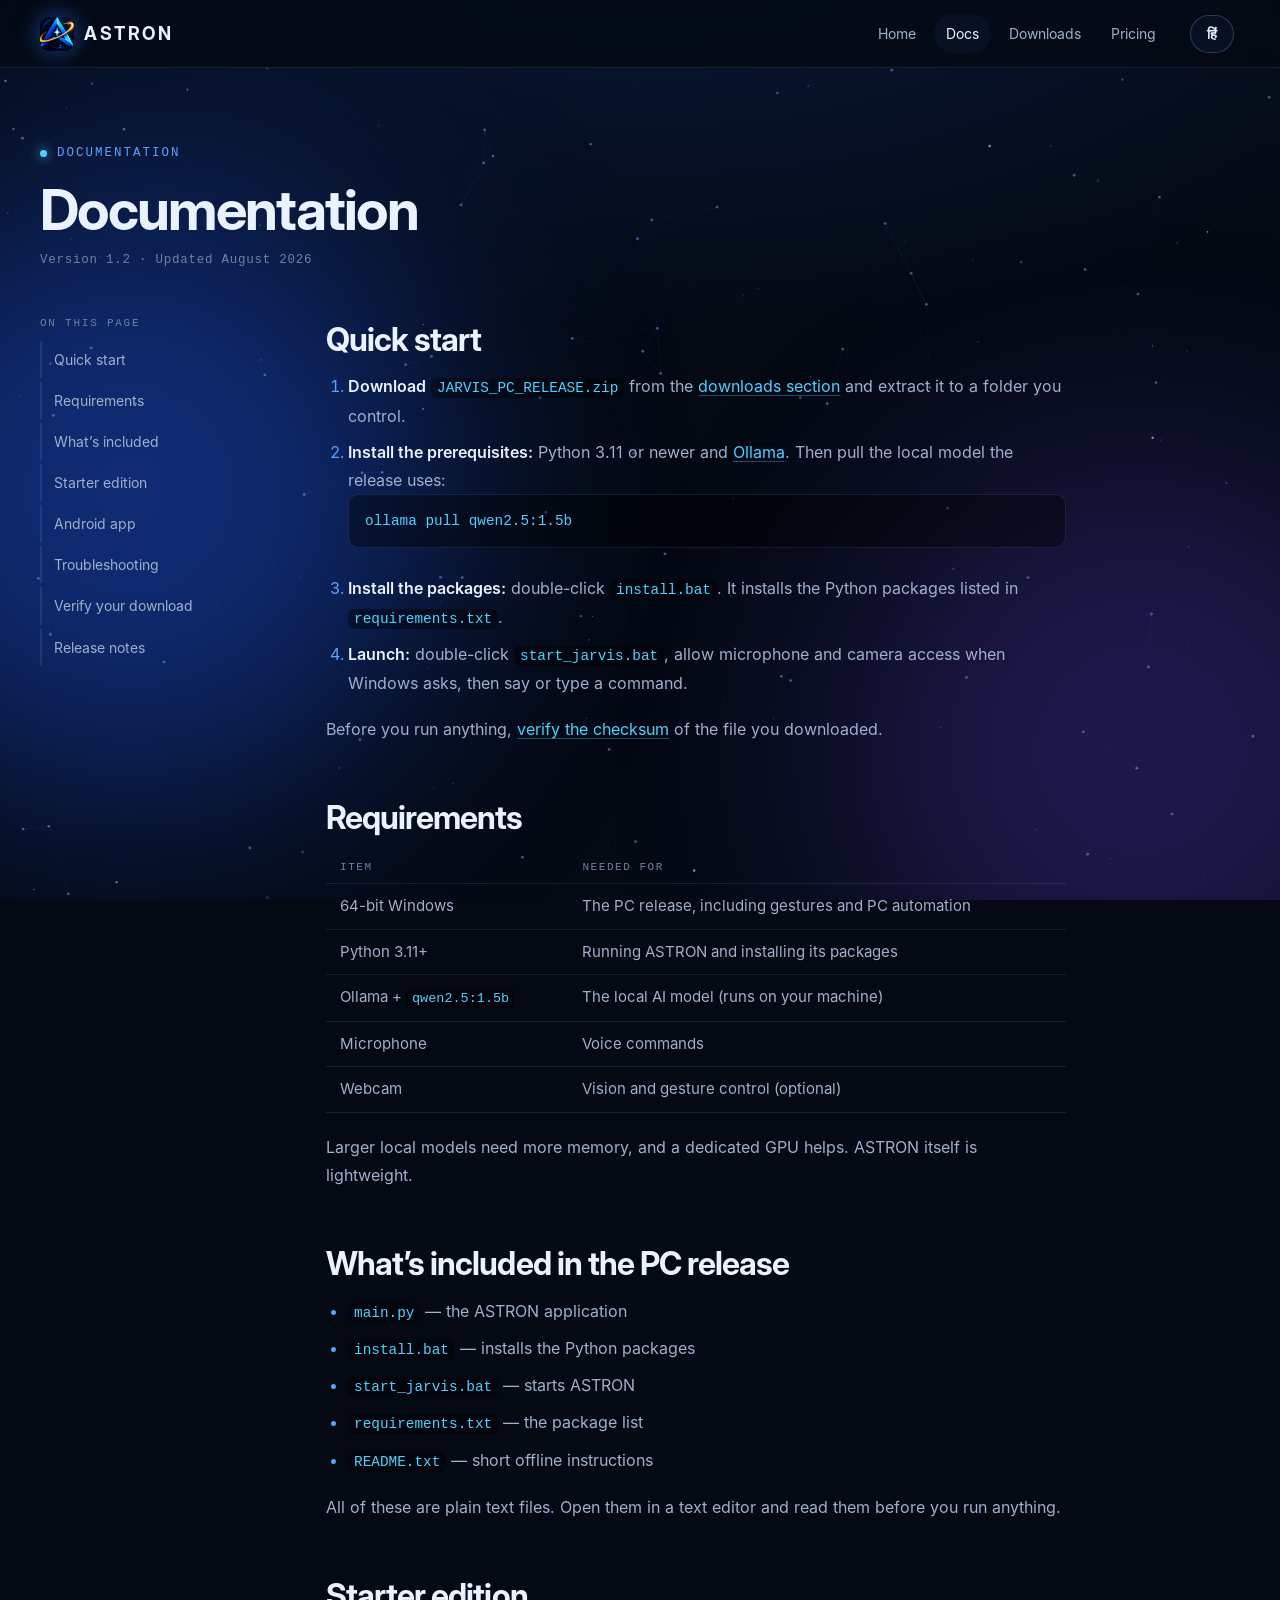
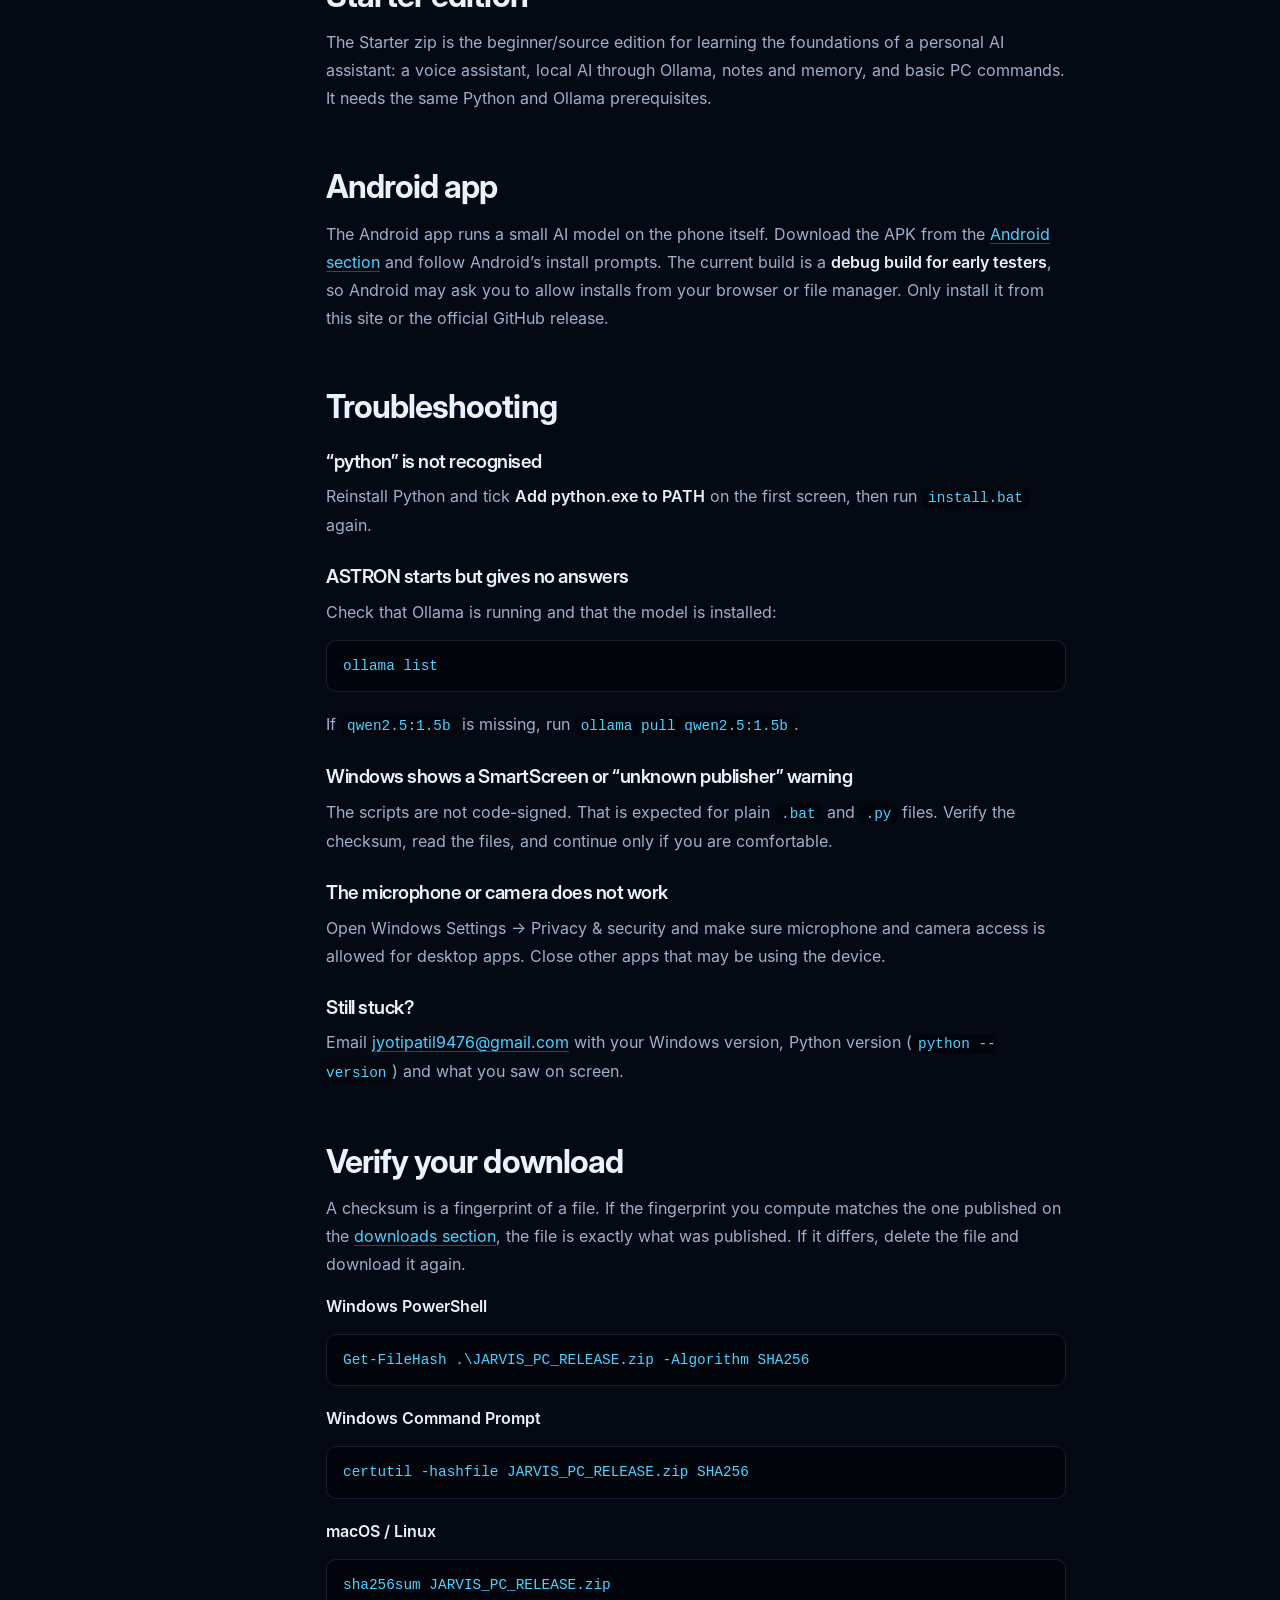
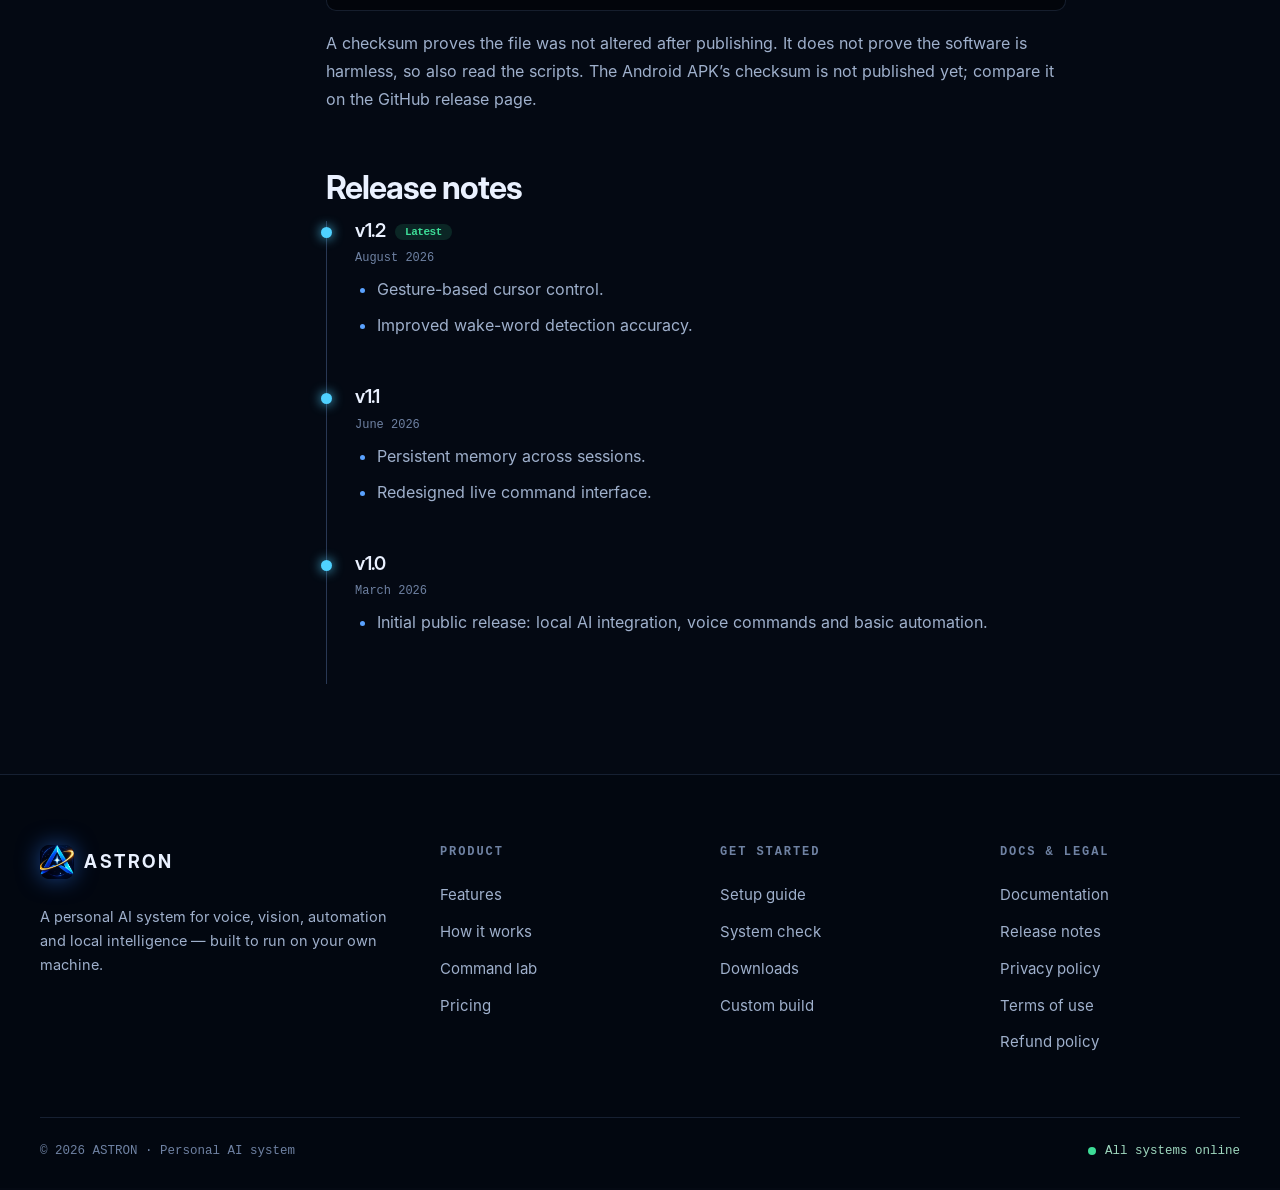
==== commit 29e102b4: "Add files via upload" ====
--- a/docs.html
+++ b/docs.html
@@ -14,6 +14,7 @@
 <link rel="preload" as="font" type="font/woff" href="font-inter-400.woff" crossorigin>
 <link rel="preload" as="font" type="font/woff" href="font-inter-display-700.woff" crossorigin>
 <link rel="stylesheet" href="style.css">
+<link rel="stylesheet" href="fx.css">
 </head>
 <body>
 <a class="skip" href="#main">Skip to content</a>
@@ -120,5 +121,6 @@
 <script src="site-config.js" defer></script>
 <script src="i18n.js" defer></script>
 <script src="script.js" defer></script>
+<script src="fx.js" defer></script>
 </body>
 </html>
--- a/fx.css
+++ b/fx.css
@@ -0,0 +1,191 @@
+/* ==========================================================
+   ASTRON — motion & polish layer (loads after style.css)
+   Remove this file + fx.js and the site returns to normal.
+   ========================================================== */
+
+/* ---------- boot sequence ---------- */
+#fx-boot{position:fixed;inset:0;z-index:9999;display:grid;place-items:center;background:radial-gradient(60% 60% at 50% 45%,#0b1d44 0%,#040913 70%);
+  transition:opacity .7s ease,visibility .7s,transform .9s cubic-bezier(.7,0,.2,1);}
+#fx-boot.done{opacity:0;visibility:hidden;transform:scale(1.08)}
+.boot-core{position:relative;width:min(240px,56vw);aspect-ratio:1;display:grid;place-items:center}
+.boot-core i{position:absolute;inset:0;border-radius:50%;border:1.5px solid transparent;border-top-color:var(--cyan);border-right-color:rgba(90,162,255,.4);animation:spin 1.6s linear infinite}
+.boot-core i:nth-child(2){inset:14%;border-top-color:var(--violet);border-right-color:transparent;border-left-color:rgba(139,123,255,.35);animation-duration:2.4s;animation-direction:reverse}
+.boot-core i:nth-child(3){inset:28%;border-top-color:var(--blue-2);animation-duration:1.1s}
+.boot-core b{width:26%;aspect-ratio:1;border-radius:50%;background:radial-gradient(circle,#fff 0%,var(--cyan) 35%,var(--blue) 70%,transparent 72%);box-shadow:0 0 60px 14px rgba(79,209,255,.55);animation:bootPulse 1.2s ease-in-out infinite}
+.boot-word{position:absolute;bottom:calc(50% - 190px);font:700 clamp(22px,4vw,30px) var(--display);letter-spacing:.5em;padding-left:.5em;color:var(--text)}
+.boot-line{position:absolute;bottom:calc(50% - 232px);width:min(260px,60vw);height:2px;background:rgba(140,180,255,.16);border-radius:2px;overflow:hidden}
+.boot-line::after{content:"";position:absolute;inset:0;background:var(--grad);transform:scaleX(0);transform-origin:left;animation:bootBar 1.5s cubic-bezier(.6,0,.2,1) forwards}
+.boot-status{position:absolute;bottom:calc(50% - 262px);font:500 11px var(--mono);letter-spacing:.22em;color:var(--dim)}
+@keyframes bootPulse{50%{transform:scale(1.25);box-shadow:0 0 90px 24px rgba(79,209,255,.7)}}
+@keyframes bootBar{to{transform:scaleX(1)}}
+@keyframes spin{to{transform:rotate(360deg)}}
+
+/* ---------- neural canvas + cursor ---------- */
+#neural{position:absolute;inset:0;width:100%;height:100%;opacity:.9}
+.fx-cursor,.fx-cursor-dot{position:fixed;left:0;top:0;pointer-events:none;z-index:9000;opacity:0;transition:opacity .3s}
+.fx-cursor{width:420px;height:420px;margin:-210px 0 0 -210px;border-radius:50%;
+  background:radial-gradient(circle,rgba(79,209,255,.13) 0%,rgba(47,123,255,.06) 35%,transparent 68%);mix-blend-mode:screen;will-change:transform}
+.fx-cursor-dot{width:8px;height:8px;margin:-4px 0 0 -4px;border-radius:50%;background:var(--cyan);box-shadow:0 0 14px var(--cyan);transition:width .25s,height .25s,margin .25s,opacity .3s,background .25s}
+.fx-on .fx-cursor,.fx-on .fx-cursor-dot{opacity:1}
+.fx-cursor-dot.hot{width:46px;height:46px;margin:-23px 0 0 -23px;background:rgba(79,209,255,.14);border:1px solid var(--cyan);box-shadow:0 0 24px rgba(79,209,255,.5)}
+@media (hover:none),(pointer:coarse){.fx-cursor,.fx-cursor-dot{display:none}}
+
+/* ---------- nav ---------- */
+.nav{transition:background .4s,border-color .4s,box-shadow .4s,backdrop-filter .4s}
+.navlinks{position:relative}
+.navlinks a.active{background:transparent;position:relative}
+.nav-pill{position:absolute;top:0;left:0;height:100%;border-radius:999px;background:rgba(47,123,255,.2);box-shadow:inset 0 0 0 1px rgba(90,162,255,.35),0 0 24px -4px rgba(47,123,255,.6);
+  transition:transform .45s cubic-bezier(.3,1.3,.4,1),width .45s cubic-bezier(.3,1.3,.4,1),opacity .3s;opacity:0;pointer-events:none;z-index:-1}
+.navlinks a{position:relative;z-index:1}
+
+/* ---------- hero ---------- */
+.hero h1 .w{display:inline-block;opacity:0;transform:translateY(.55em) rotateX(-50deg);filter:blur(10px);transform-origin:50% 100%;
+  animation:wordIn .9s cubic-bezier(.2,.8,.2,1) forwards;animation-delay:calc(var(--wi) * .07s + var(--boot-delay,0s))}
+@keyframes wordIn{to{opacity:1;transform:none;filter:blur(0)}}
+.hero .grad,.showcase .grad,h2 .grad,.cta-section .grad{background-size:220% 100%;animation:gradFlow 6s ease-in-out infinite alternate}
+@keyframes gradFlow{from{background-position:0% 50%}to{background-position:100% 50%}}
+
+.hero-art{perspective:1100px}
+.hero-art img{transform:translate3d(var(--px,0),var(--py,0),0) rotateY(var(--ry,0deg)) rotateX(var(--rx,0deg));transition:transform .25s ease-out;
+  animation:robotFloat 7s ease-in-out infinite;will-change:transform}
+@keyframes robotFloat{50%{translate:0 -14px}}
+.hero-glow{animation:glowBreath 5s ease-in-out infinite}
+@keyframes glowBreath{50%{transform:scale(1.12);opacity:.85}}
+.chip{backdrop-filter:blur(10px);animation:chipBob 6s ease-in-out infinite}
+@keyframes chipBob{50%{transform:translateY(-12px)}}
+.hero-art::after{content:"";position:absolute;inset:8% 14%;border-radius:50%;pointer-events:none;
+  background:conic-gradient(from 0deg,transparent 0 80%,rgba(79,209,255,.28) 92%,transparent);filter:blur(22px);animation:spin 9s linear infinite;mix-blend-mode:screen}
+
+.hero-type{margin-top:26px;display:flex;align-items:center;gap:12px;font:500 14.5px var(--mono);color:var(--muted);min-height:44px;
+  padding:10px 16px;border:1px solid var(--line);border-radius:14px;background:rgba(90,140,255,.05);backdrop-filter:blur(8px);width:fit-content;max-width:100%}
+.hero-type .mic{width:26px;height:26px;border-radius:50%;display:grid;place-items:center;background:rgba(47,123,255,.2);flex:none;position:relative}
+.hero-type .mic::before{content:"";position:absolute;inset:0;border-radius:50%;border:1px solid var(--cyan);animation:ping 1.8s ease-out infinite}
+.hero-type .mic svg{width:13px;height:13px;stroke:var(--cyan);fill:none;stroke-width:2;stroke-linecap:round;stroke-linejoin:round}
+.hero-type q{quotes:none;color:var(--text)}
+.hero-type q::after{content:"";display:inline-block;width:2px;height:1.05em;margin-left:3px;background:var(--cyan);vertical-align:-2px;animation:blink 1s steps(2) infinite}
+.hero-type em{font-style:normal;color:var(--green);font-size:12px;opacity:0;transition:opacity .3s;white-space:nowrap}
+.hero-type em.on{opacity:1}
+@keyframes ping{to{transform:scale(1.9);opacity:0}}
+@keyframes blink{50%{opacity:0}}
+
+.scroll-cue{position:absolute;left:50%;bottom:10px;translate:-50% 0;width:24px;height:38px;border:1.5px solid var(--line-2);border-radius:14px;opacity:.7}
+.scroll-cue::after{content:"";position:absolute;left:50%;top:7px;width:3px;height:7px;margin-left:-1.5px;border-radius:3px;background:var(--cyan);animation:cue 1.8s ease-in-out infinite}
+@keyframes cue{0%{opacity:0;transform:translateY(0)}30%{opacity:1}100%{opacity:0;transform:translateY(14px)}}
+@media (max-width:700px){.scroll-cue{display:none}}
+
+/* ---------- marquee ---------- */
+.marquee{position:relative;overflow:hidden;padding:26px 0;border-block:1px solid var(--line);background:linear-gradient(90deg,rgba(47,123,255,.05),rgba(139,123,255,.05));
+  -webkit-mask-image:linear-gradient(90deg,transparent,#000 12%,#000 88%,transparent);mask-image:linear-gradient(90deg,transparent,#000 12%,#000 88%,transparent)}
+.marquee-track{display:flex;width:max-content;gap:56px;animation:marq 38s linear infinite}
+.marquee:hover .marquee-track{animation-play-state:paused}
+.marquee span{display:inline-flex;align-items:center;gap:56px;font:600 clamp(18px,2.4vw,26px) var(--display);letter-spacing:-.01em;color:rgba(190,215,255,.5);white-space:nowrap;transition:color .3s}
+.marquee span:hover{color:var(--text)}
+.marquee span::after{content:"";width:8px;height:8px;border-radius:50%;background:var(--cyan);box-shadow:0 0 14px var(--cyan)}
+@keyframes marq{to{transform:translateX(-50%)}}
+
+/* ---------- stat strip ---------- */
+.stat-strip>div{position:relative;overflow:hidden}
+.stat-strip>div::after{content:"";position:absolute;left:0;bottom:0;height:2px;width:100%;background:var(--grad);transform:scaleX(0);transform-origin:left;transition:transform .8s .4s cubic-bezier(.2,.8,.2,1)}
+.stat-strip>div.visible::after{transform:scaleX(1)}
+
+/* ---------- section headings ---------- */
+.section-head h2,.showcase-copy h2{background:linear-gradient(180deg,#fff 20%,#a9c4f5 120%);-webkit-background-clip:text;background-clip:text}
+.section-head h2:not(:has(.grad)),.section-head h2 .grad{ }
+.section+.section::before{content:"";display:block;height:1px;width:min(1200px,100% - 48px);margin:0 auto;position:relative;top:calc(var(--sec-pad,0px) * -1);
+  background:linear-gradient(90deg,transparent,rgba(79,209,255,.35),transparent);opacity:.5}
+
+/* ---------- cards: tilt + animated rim ---------- */
+.js .reveal.visible.tilting{transform:perspective(900px) rotateX(var(--rx,0deg)) rotateY(var(--ry,0deg)) translateY(-6px) scale(1.012);
+  transition:transform .12s linear,border-color .3s,box-shadow .3s;transition-delay:0s}
+.card,.price-card,.flow-node{position:relative;transform-style:preserve-3d}
+.card::after,.price-card::after,.flow-node::after{content:"";position:absolute;inset:-1px;border-radius:inherit;padding:1px;pointer-events:none;opacity:0;transition:opacity .35s;
+  background:conic-gradient(from var(--ang,0deg),transparent 0 55%,rgba(79,209,255,.95) 75%,rgba(139,123,255,.8) 88%,transparent 100%);
+  -webkit-mask:linear-gradient(#000 0 0) content-box,linear-gradient(#000 0 0);-webkit-mask-composite:xor;mask-composite:exclude}
+.card:hover::after,.price-card:hover::after,.flow-node:hover::after,.price-card.featured::after{opacity:1}
+@property --ang{syntax:"<angle>";inherits:false;initial-value:0deg}
+.card:hover::after,.price-card::after,.flow-node:hover::after{animation:rim 3.5s linear infinite}
+@keyframes rim{to{--ang:360deg}}
+.card .icon{transition:transform .5s cubic-bezier(.3,1.6,.4,1),box-shadow .4s}
+.card:hover .icon{transform:translateY(-3px) rotate(-8deg) scale(1.12);box-shadow:0 0 30px -4px rgba(79,209,255,.7)}
+.price-card.featured{animation:featPulse 4s ease-in-out infinite}
+@keyframes featPulse{50%{box-shadow:0 0 70px -18px rgba(79,209,255,.55)}}
+.ticks li{transition:transform .25s,color .25s}
+.price-card:hover .ticks li{color:var(--text)}
+
+/* ---------- showcase stage ---------- */
+.stage{perspective:1400px}
+.laptop{transform:rotateY(var(--sry,-6deg)) rotateX(var(--srx,2deg));transition:transform .3s ease-out}
+.float-card{animation:chipBob 7s ease-in-out infinite}
+.fc-memory{animation-delay:-3s}
+.phone{animation:chipBob 8s ease-in-out infinite;animation-delay:-1.5s}
+.wave i{animation-duration:calc(.8s + var(--k,0) * .07s)!important}
+
+/* ---------- screenshot scan ---------- */
+.shot-frame{position:relative;overflow:hidden}
+.shot-frame::after{content:"";position:absolute;left:0;right:0;height:90px;top:-100px;pointer-events:none;
+  background:linear-gradient(180deg,transparent,rgba(79,209,255,.18),transparent);animation:scan 6s ease-in-out infinite}
+@keyframes scan{0%{top:-100px}60%,100%{top:110%}}
+
+/* ---------- buttons ---------- */
+.btn{will-change:transform}
+.btn-primary{position:relative;overflow:hidden;isolation:isolate}
+.btn-primary::before{content:"";position:absolute;inset:0;z-index:-1;transform:translateX(-120%) skewX(-20deg);width:50%;
+  background:linear-gradient(90deg,transparent,rgba(255,255,255,.45),transparent);animation:sheen 4.5s ease-in-out infinite}
+@keyframes sheen{0%,55%{transform:translateX(-120%) skewX(-20deg)}100%{transform:translateX(320%) skewX(-20deg)}}
+.btn-ghost{transition:background .3s,border-color .3s,box-shadow .3s,transform .2s}
+.btn-ghost:hover{box-shadow:0 0 30px -6px rgba(79,209,255,.5);border-color:var(--cyan)}
+.ripple{position:absolute;border-radius:50%;background:rgba(255,255,255,.45);transform:scale(0);animation:rip .6s ease-out forwards;pointer-events:none}
+@keyframes rip{to{transform:scale(3.4);opacity:0}}
+
+/* ---------- command lab ---------- */
+.command-lab{box-shadow:0 0 0 1px rgba(79,209,255,.08),0 40px 100px -40px rgba(47,123,255,.55)}
+.pipeline-node{transition:transform .4s cubic-bezier(.3,1.5,.4,1),box-shadow .4s,border-color .4s}
+.pipeline-node.active{transform:translateY(-4px) scale(1.04);box-shadow:0 0 34px -6px rgba(79,209,255,.7)}
+.command-presets button{transition:transform .2s,background .25s,border-color .25s,box-shadow .25s}
+.command-presets button:hover{transform:translateY(-2px);box-shadow:0 0 22px -6px rgba(79,209,255,.6)}
+
+/* ---------- to-top ---------- */
+.to-top{position:fixed;right:22px;bottom:96px;z-index:90;width:46px;height:46px;border-radius:50%;border:1px solid var(--line-2);background:rgba(7,15,31,.8);backdrop-filter:blur(10px);
+  display:grid;place-items:center;cursor:pointer;opacity:0;transform:translateY(14px) scale(.8);pointer-events:none;transition:all .4s cubic-bezier(.3,1.4,.4,1)}
+.to-top.show{opacity:1;transform:none;pointer-events:auto}
+.to-top:hover{border-color:var(--cyan);box-shadow:0 0 26px -4px rgba(79,209,255,.7);transform:translateY(-3px)}
+.to-top svg{width:18px;height:18px;stroke:var(--cyan);fill:none;stroke-width:2.2;stroke-linecap:round;stroke-linejoin:round;position:relative}
+.to-top .ring{position:absolute;inset:0;transform:rotate(-90deg)}
+.to-top .ring circle{fill:none;stroke:var(--cyan);stroke-width:2;stroke-dasharray:132;stroke-dashoffset:calc(132 - 132 * var(--sp,0));transition:stroke-dashoffset .1s}
+
+/* ---------- richer reveals (direction variants) ---------- */
+.js .reveal{filter:blur(6px);transition:opacity .9s cubic-bezier(.2,.7,.2,1),transform .9s cubic-bezier(.2,.7,.2,1),filter .9s}
+.js .reveal.visible{filter:none}
+
+@media (prefers-reduced-motion:reduce){
+  #fx-boot{display:none}
+  .hero h1 .w{opacity:1;transform:none;filter:none;animation:none}
+  .js .reveal{filter:none}
+  .marquee-track,.hero-art img,.chip,.float-card,.phone,.shot-frame::after,.hero-art::after,.btn-primary::before,.scroll-cue::after{animation:none!important}
+  .fx-cursor,.fx-cursor-dot{display:none}
+}
+
+/* ================= v2: 3D core + pinned "How it works" ================= */
+.hero-core{position:absolute;left:-10%;top:-6%;width:120%;height:112%;pointer-events:none;mix-blend-mode:screen;opacity:.85;z-index:2}
+
+/* pinned flow (desktop only; JS adds .pin) */
+#architecture.pin{height:290vh;padding:0}
+#architecture.pin>.container{position:sticky;top:0;min-height:100vh;display:flex;flex-direction:column;justify-content:center;padding-top:calc(var(--nav-h) + 30px);padding-bottom:40px}
+#architecture.pin .flow-node{transition:opacity .5s,transform .6s cubic-bezier(.2,.8,.2,1),border-color .5s,box-shadow .5s,background .5s}
+#architecture.pin .flow-node.dim{opacity:.38;transform:scale(.96)}
+#architecture.pin .flow-node.live{opacity:1;transform:translateY(-8px) scale(1.03);border-color:var(--cyan);
+  box-shadow:0 0 0 1px rgba(79,209,255,.4),0 30px 80px -24px rgba(47,123,255,.8),0 0 60px -10px rgba(79,209,255,.5);
+  background:linear-gradient(180deg,rgba(79,209,255,.16),rgba(47,123,255,.06))}
+#architecture.pin .flow-node.live small{color:var(--cyan)}
+#architecture.pin .flow-arrow i{opacity:.25;transition:opacity .5s}
+#architecture.pin .flow-arrow.lit i{opacity:1}
+.pin-hud{margin-top:42px;display:grid;gap:14px;max-width:720px;margin-inline:auto;width:100%;text-align:center}
+.pin-bar{height:3px;border-radius:3px;background:rgba(140,180,255,.16);overflow:hidden}
+.pin-bar b{display:block;height:100%;width:100%;transform:scaleX(var(--pp,0));transform-origin:left;background:var(--grad);box-shadow:0 0 14px var(--cyan)}
+.pin-cap{min-height:3.2em;font:500 15px/1.6 var(--font);color:var(--muted);transition:opacity .3s}
+.pin-cap strong{color:var(--text);font-weight:600}
+.pin-hint{font:500 11.5px var(--mono);letter-spacing:.18em;color:var(--dim);text-transform:uppercase}
+@media (max-width:900px){#architecture.pin{height:auto}.pin-hud{display:none}}
+
+/* sub-pages: same atmosphere, gentler */
+.simple-nav{backdrop-filter:blur(14px)}
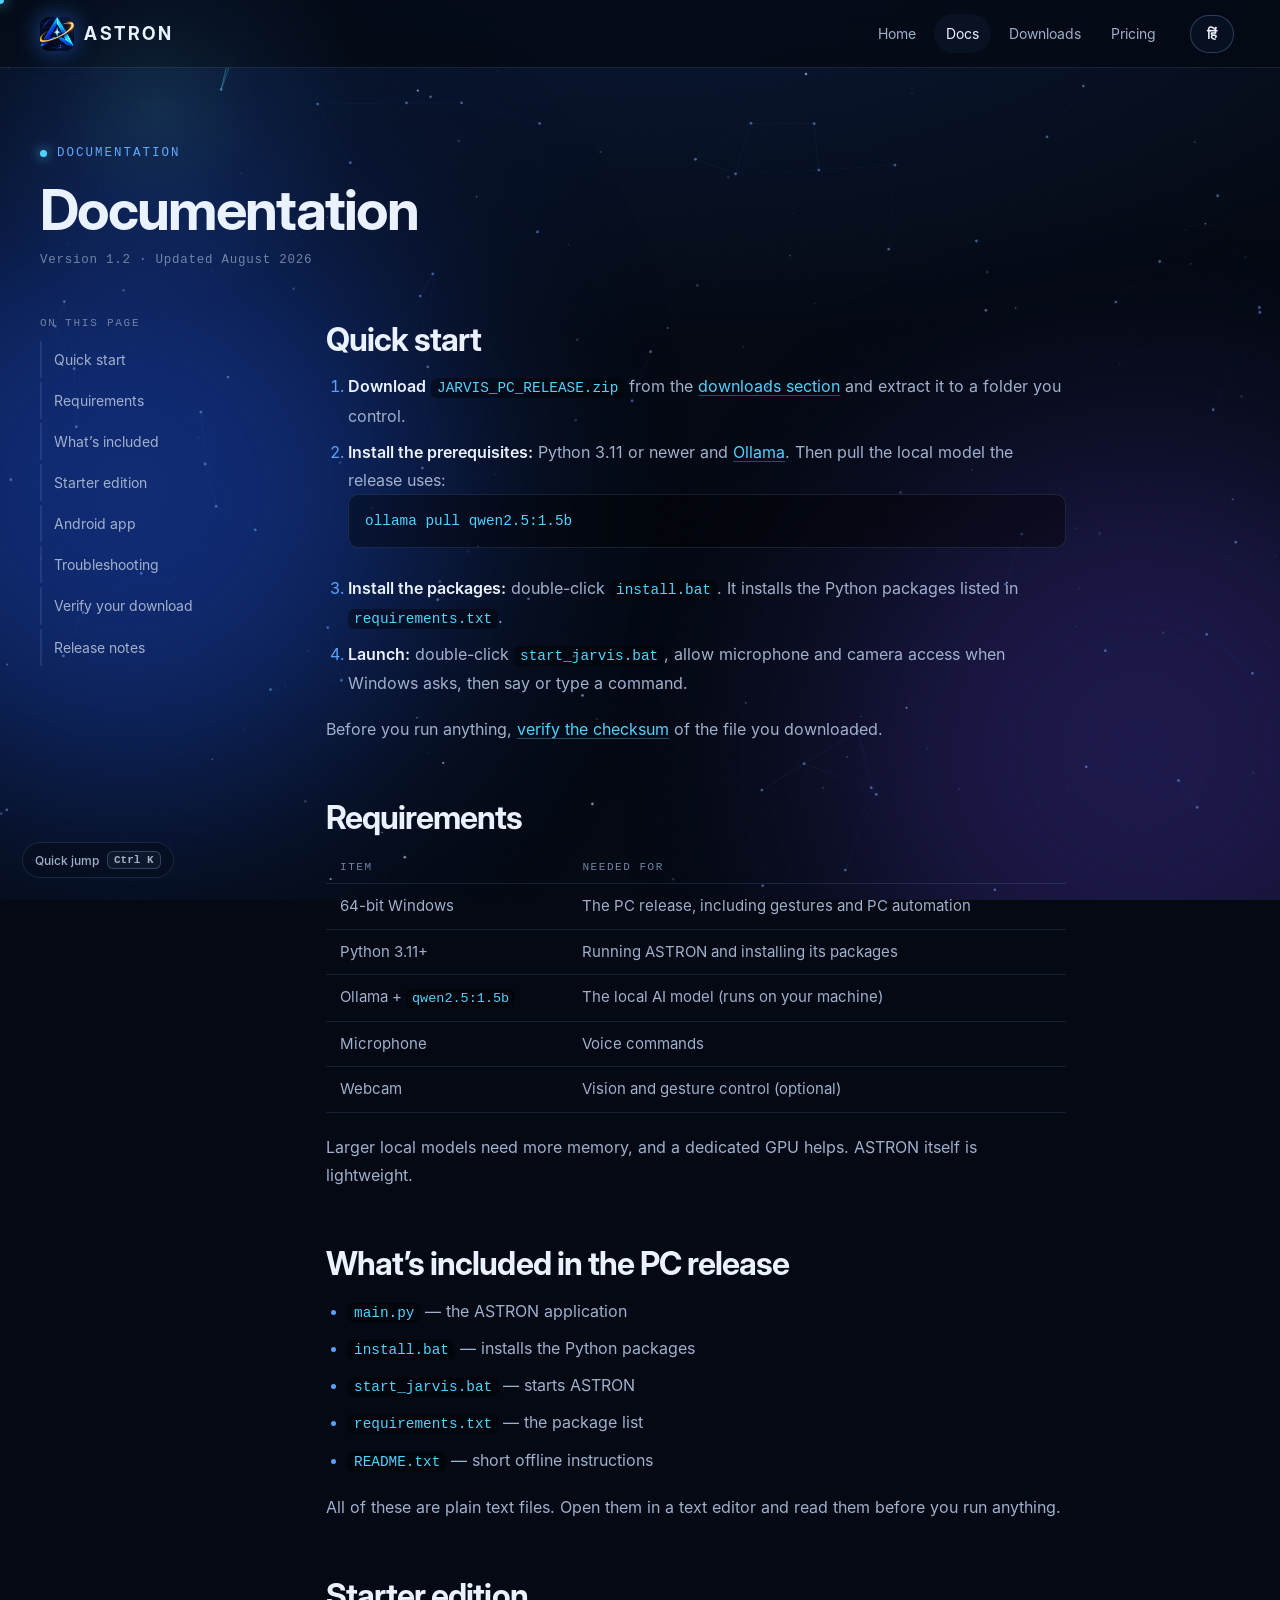
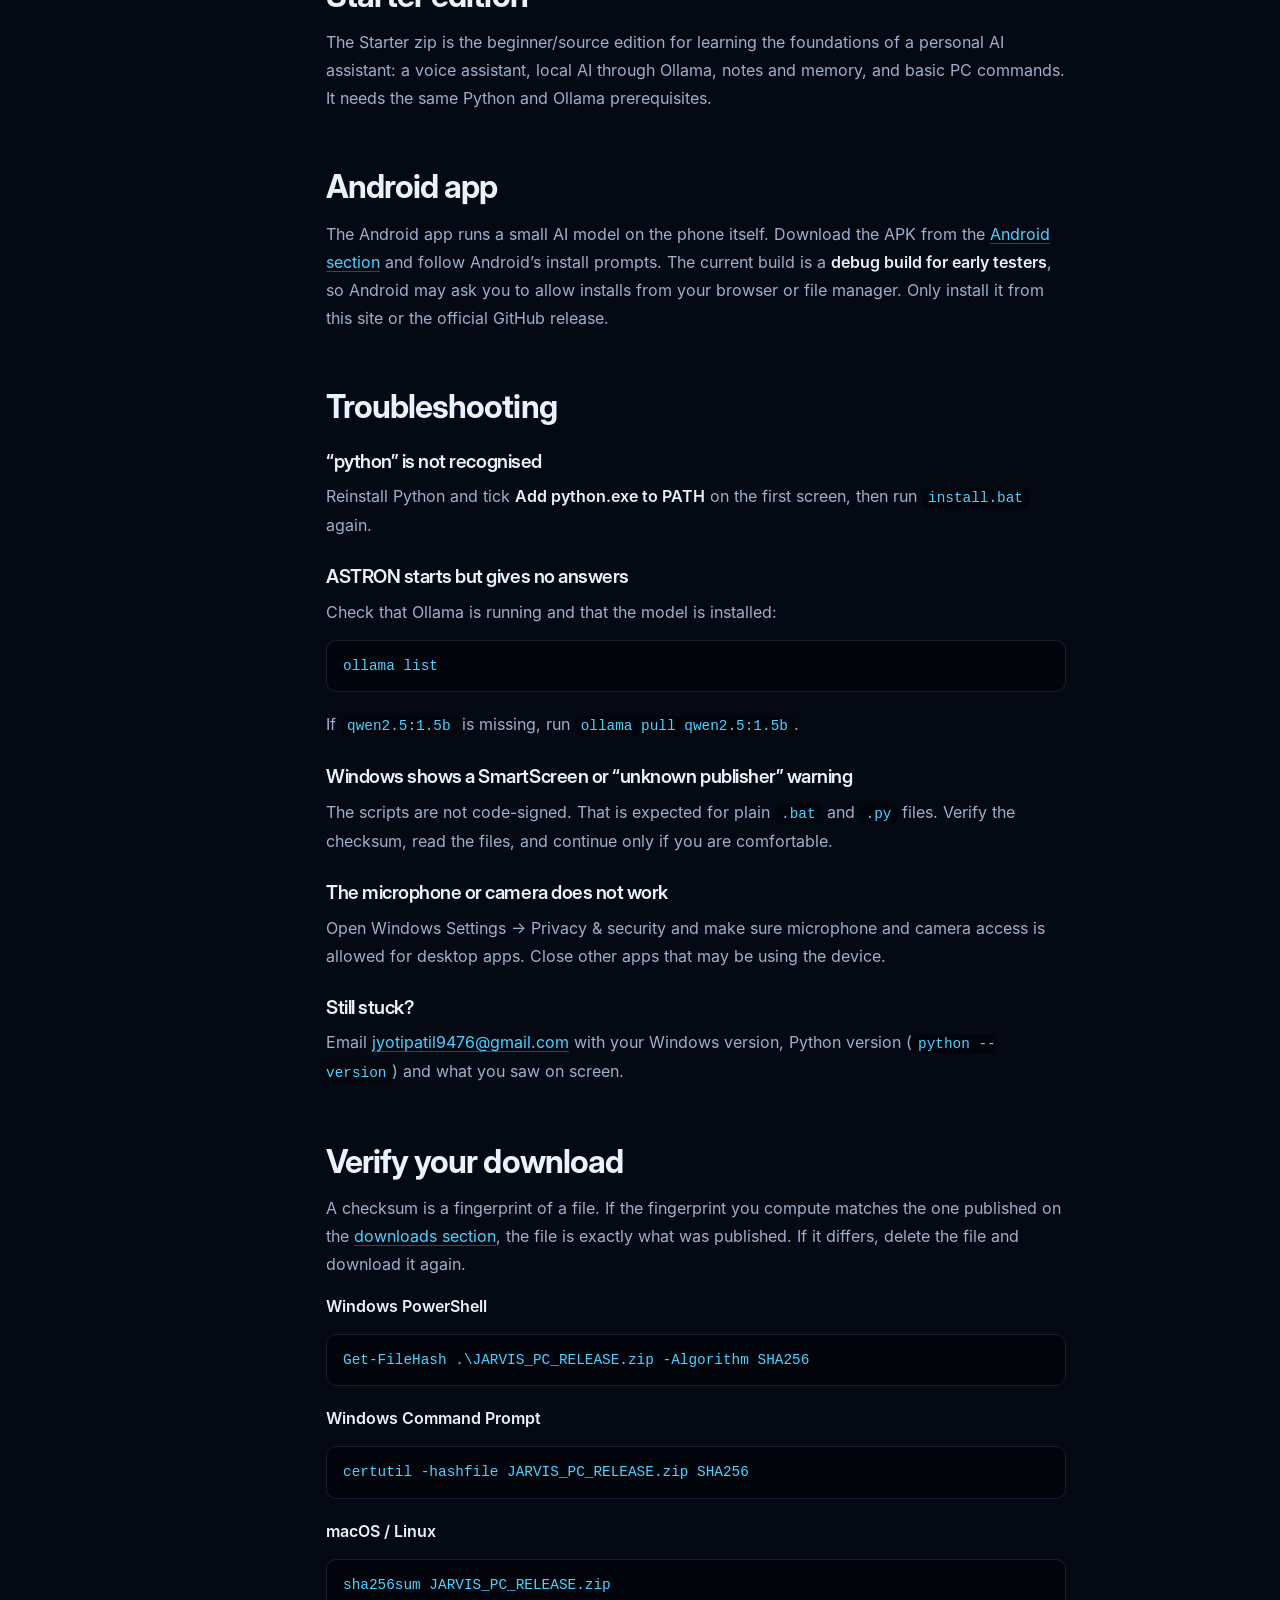
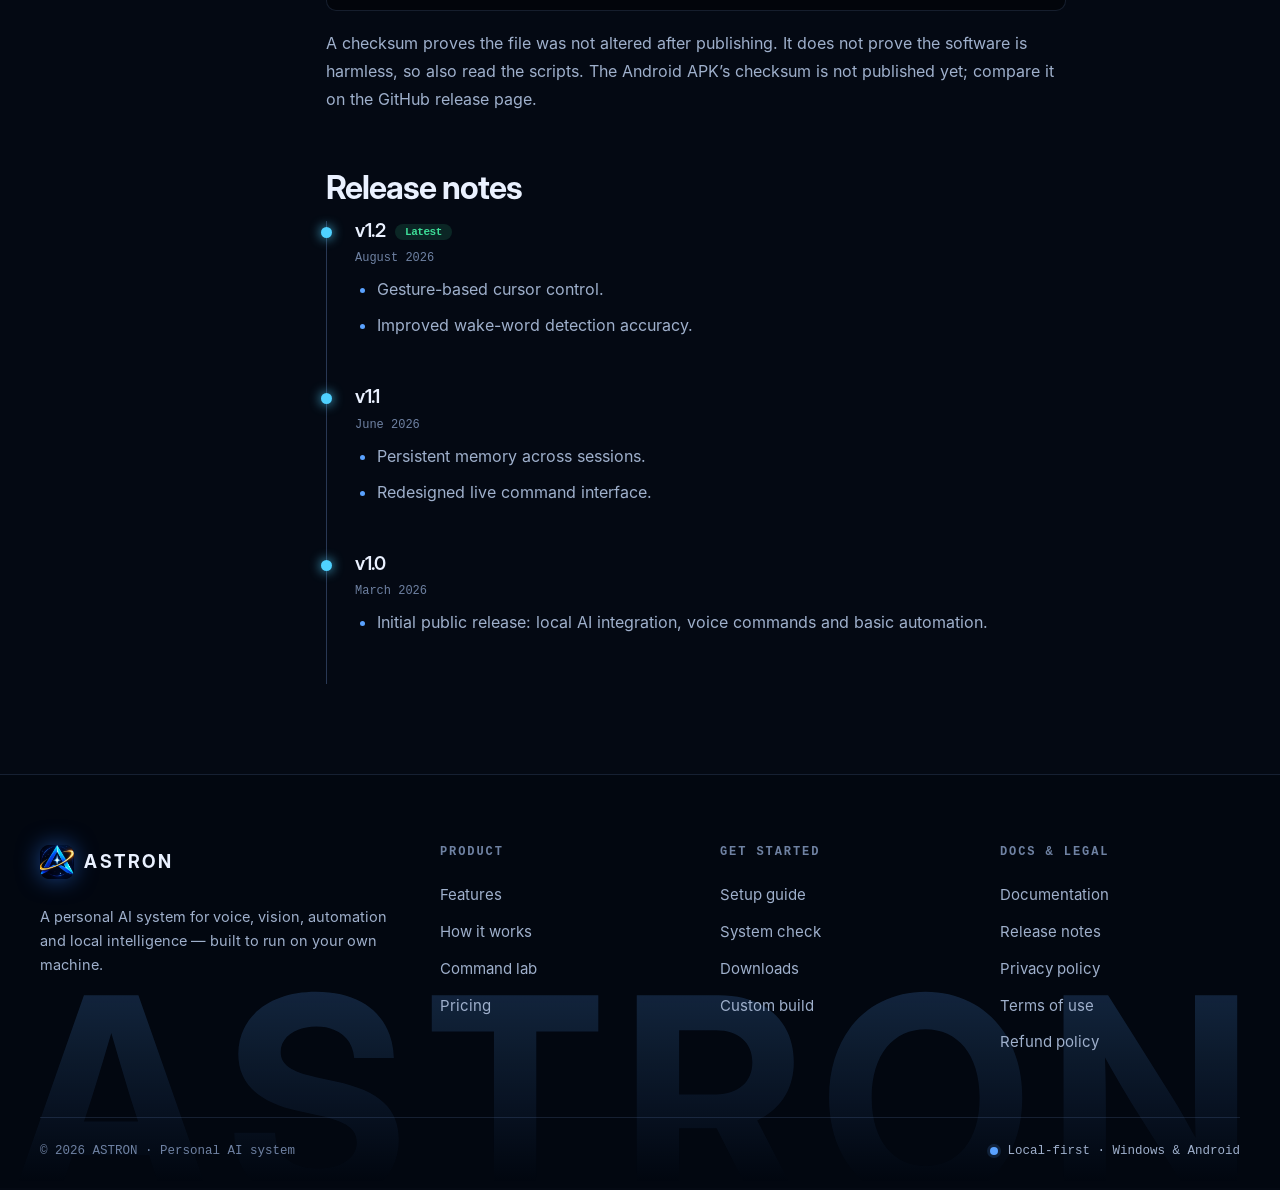
==== commit 68eab0bd: "Add files via upload" ====
--- a/docs.html
+++ b/docs.html
@@ -2,7 +2,7 @@
 <html lang="en">
 <head>
 <meta charset="UTF-8">
-<meta name="viewport" content="width=device-width, initial-scale=1">
+<meta name="viewport" content="width=device-width, initial-scale=1, viewport-fit=cover">
 <script>document.documentElement.classList.add('js')</script>
 <title>Documentation — ASTRON</title>
 <meta name="description" content="Install, verify and troubleshoot ASTRON, plus release notes for every version.">
@@ -15,6 +15,8 @@
 <link rel="preload" as="font" type="font/woff" href="font-inter-display-700.woff" crossorigin>
 <link rel="stylesheet" href="style.css">
 <link rel="stylesheet" href="fx.css">
+<link rel="stylesheet" href="fx3.css">
+<link rel="stylesheet" href="fx4.css">
 </head>
 <body>
 <a class="skip" href="#main">Skip to content</a>
@@ -116,11 +118,12 @@
     <nav aria-label="Get started"><h4>Get started</h4><a href="index.html#setup">Setup guide</a><a href="index.html#compatibility">System check</a><a href="index.html#downloads">Downloads</a><a href="index.html#custom">Custom build</a></nav>
     <nav aria-label="Legal and docs"><h4>Docs &amp; legal</h4><a href="docs.html">Documentation</a><a href="docs.html#changelog">Release notes</a><a href="privacy.html">Privacy policy</a><a href="terms.html">Terms of use</a><a href="refund.html">Refund policy</a></nav>
   </div>
-  <div class="container footer-bottom"><span>© <span id="year">2026</span> ASTRON · Personal AI system</span><span class="footer-status"><i class="pulse"></i>All systems online</span></div>
+  <div class="container footer-bottom"><span>© <span id="year">2026</span> ASTRON · Personal AI system</span><span class="footer-status"><i class="dot-static" aria-hidden="true"></i>Local-first · Windows &amp; Android</span></div>
 </footer>
 <script src="site-config.js" defer></script>
 <script src="i18n.js" defer></script>
 <script src="script.js" defer></script>
 <script src="fx.js" defer></script>
+<script src="fx3.js" defer></script>
 </body>
 </html>
--- a/fx.css
+++ b/fx.css
@@ -166,7 +166,7 @@
 }
 
 /* ================= v2: 3D core + pinned "How it works" ================= */
-.hero-core{position:absolute;left:-10%;top:-6%;width:120%;height:112%;pointer-events:none;mix-blend-mode:screen;opacity:.85;z-index:2}
+.hero-core{position:absolute;left:-8%;top:-4%;width:116%;height:108%;pointer-events:none;z-index:2;filter:drop-shadow(0 0 40px rgba(47,123,255,.35))}
 
 /* pinned flow (desktop only; JS adds .pin) */
 #architecture.pin{height:290vh;padding:0}
--- a/fx3.css
+++ b/fx3.css
@@ -0,0 +1,239 @@
+/* ==========================================================
+   ASTRON fx3 — premium layer (additive; delete the fx3 <link>/<script> lines to roll back)
+   Aurora backdrop, film grain, cursor-lit card borders, border-beam frames, blur-in headings,
+   section dock, command palette, accent themes, footer wordmark, custom scrollbar.
+   ========================================================== */
+@property --fx3-ang{syntax:"<angle>";inherits:false;initial-value:0deg}
+
+/* ---- accent themes (set by fx3.js on <html data-accent>) ---- */
+:root[data-accent="violet"]{--blue:#7c5cff;--blue-2:#a08bff;--cyan:#c4a8ff;--violet:#ff7ad9;--grad:linear-gradient(100deg,#a08bff 0%,#c4a8ff 45%,#ff7ad9 100%)}
+:root[data-accent="emerald"]{--blue:#10b981;--blue-2:#34d399;--cyan:#6ee7b7;--violet:#22d3ee;--grad:linear-gradient(100deg,#34d399 0%,#6ee7b7 45%,#22d3ee 100%)}
+:root[data-accent="amber"]{--blue:#f59e0b;--blue-2:#fbbf24;--cyan:#fde68a;--violet:#fb7185;--grad:linear-gradient(100deg,#fbbf24 0%,#fde68a 45%,#fb7185 100%)}
+
+/* ---- aurora backdrop (two slow gradient blobs; transform-only animation) ---- */
+.fx3-aurora{position:fixed;inset:0;z-index:-1;overflow:hidden;pointer-events:none}
+.fx3-aurora i{position:absolute;width:62vmax;height:62vmax;border-radius:50%;filter:blur(90px);opacity:.34;will-change:transform}
+.fx3-aurora i:nth-child(1){left:-18vmax;top:-22vmax;background:radial-gradient(closest-side,var(--blue),transparent);animation:fx3-drift-a 38s ease-in-out infinite alternate}
+.fx3-aurora i:nth-child(2){right:-24vmax;top:28vh;background:radial-gradient(closest-side,var(--violet),transparent);opacity:.22;animation:fx3-drift-b 46s ease-in-out infinite alternate}
+.fx3-aurora i:nth-child(3){left:20vw;bottom:-34vmax;background:radial-gradient(closest-side,var(--cyan),transparent);opacity:.12;animation:fx3-drift-a 52s ease-in-out infinite alternate-reverse}
+@keyframes fx3-drift-a{to{transform:translate3d(14vw,10vh,0) scale(1.15)}}
+@keyframes fx3-drift-b{to{transform:translate3d(-16vw,-12vh,0) scale(1.1)}}
+
+/* ---- film grain (static, very light) ---- */
+.fx3-grain{position:fixed;inset:0;z-index:2;pointer-events:none;opacity:.045;mix-blend-mode:overlay;
+  background-image:url("data:image/svg+xml;utf8,<svg xmlns='http://www.w3.org/2000/svg' width='160' height='160'><filter id='n'><feTurbulence type='fractalNoise' baseFrequency='.9' numOctaves='2' stitchTiles='stitch'/></filter><rect width='100%' height='100%' filter='url(%23n)'/></svg>")}
+
+/* ---- cursor-lit card borders ---- */
+.card,.price-card,.viewer .shot-frame{--gx:50%;--gy:50%}
+.card::after,.price-card::after{content:"";position:absolute;inset:0;border-radius:inherit;padding:1px;pointer-events:none;opacity:0;transition:opacity .35s;
+  background:radial-gradient(260px circle at var(--gx) var(--gy),var(--cyan),transparent 65%);
+  -webkit-mask:linear-gradient(#000 0 0) content-box,linear-gradient(#000 0 0);-webkit-mask-composite:xor;mask-composite:exclude}
+.card:hover::after,.price-card:hover::after{opacity:.9}
+.card .icon{transition:transform .4s cubic-bezier(.3,1.4,.4,1),box-shadow .4s}
+.card:hover .icon{transform:translateY(-3px) scale(1.06);box-shadow:0 12px 30px -10px var(--blue)}
+
+/* ---- border beam on key frames ---- */
+.viewer .shot-frame,.price-card.featured{position:relative}
+.viewer .shot-frame::before,.price-card.featured::before{content:"";position:absolute;inset:-1px;border-radius:inherit;padding:1.5px;pointer-events:none;z-index:3;
+  background:conic-gradient(from var(--fx3-ang),transparent 0 70%,var(--cyan) 85%,var(--blue-2) 92%,transparent 100%);
+  -webkit-mask:linear-gradient(#000 0 0) content-box,linear-gradient(#000 0 0);-webkit-mask-composite:xor;mask-composite:exclude;
+  animation:fx3-spin 7s linear infinite;opacity:.85}
+@keyframes fx3-spin{to{--fx3-ang:360deg}}
+
+/* ---- headings: blur-in + gradient shimmer ---- */
+.js .section-head.reveal h2{filter:blur(10px);letter-spacing:.01em;transition:filter .9s .1s,letter-spacing .9s .1s}
+.js .section-head.reveal.visible h2{filter:none;letter-spacing:-.025em}
+.grad{background-size:220% 100%;animation:fx3-shimmer 8s ease-in-out infinite alternate}
+@keyframes fx3-shimmer{to{background-position:100% 0}}
+.eyebrow{position:relative}
+.section-head .eyebrow::after{content:"";display:inline-block;vertical-align:middle;margin-left:14px;width:0;height:1px;background:linear-gradient(90deg,var(--cyan),transparent);transition:width 1s .3s}
+.section-head.visible .eyebrow::after{width:90px}
+
+/* ---- buttons: soft glow ---- */
+.btn-primary{box-shadow:0 10px 34px -10px var(--blue),inset 0 1px 0 rgba(255,255,255,.25)}
+.btn-primary:hover{box-shadow:0 16px 44px -8px var(--blue),inset 0 1px 0 rgba(255,255,255,.3)}
+
+/* ---- section dock (right edge, wide screens) ---- */
+.fx3-dock{position:fixed;right:18px;top:50%;transform:translateY(-50%);z-index:80;display:none;flex-direction:column;gap:6px;padding:10px 8px;border-radius:999px;
+  background:rgba(7,15,31,.55);border:1px solid var(--line);backdrop-filter:blur(12px);-webkit-backdrop-filter:blur(12px)}
+@media (min-width:1280px){.fx3-dock{display:flex}}
+.fx3-dock a{position:relative;width:12px;height:12px;display:grid;place-items:center;border-radius:50%}
+.fx3-dock a::before{content:"";width:6px;height:6px;border-radius:50%;background:var(--dim);transition:transform .3s,background .3s,box-shadow .3s}
+.fx3-dock a:hover::before{background:var(--cyan);transform:scale(1.4)}
+.fx3-dock a.on::before{background:var(--cyan);transform:scale(1.7);box-shadow:0 0 12px var(--cyan)}
+.fx3-dock a span{position:absolute;right:26px;top:50%;transform:translate(6px,-50%);white-space:nowrap;padding:5px 10px;border-radius:8px;font:500 12px var(--font);color:var(--text);
+  background:rgba(7,15,31,.92);border:1px solid var(--line-2);opacity:0;pointer-events:none;transition:opacity .2s,transform .2s}
+.fx3-dock a:hover span,.fx3-dock a:focus-visible span{opacity:1;transform:translate(0,-50%)}
+
+/* ---- command palette ---- */
+.fx3-pal{position:fixed;inset:0;z-index:10001;display:none;align-items:flex-start;justify-content:center;padding-top:14vh;background:rgba(2,6,14,.62);backdrop-filter:blur(6px);-webkit-backdrop-filter:blur(6px)}
+.fx3-pal.open{display:flex;animation:fx3-fade .18s ease-out}
+@keyframes fx3-fade{from{opacity:0}}
+.fx3-pal-box{width:min(600px,calc(100% - 32px));border-radius:20px;background:linear-gradient(180deg,#0b1730,#070f1f);border:1px solid var(--line-2);box-shadow:0 40px 100px -20px #000,0 0 0 1px rgba(79,209,255,.08);overflow:hidden;animation:fx3-pop .22s cubic-bezier(.2,.9,.3,1.2)}
+@keyframes fx3-pop{from{transform:translateY(12px) scale(.97);opacity:0}}
+.fx3-pal input{width:100%;padding:18px 22px;background:transparent;border:0;border-bottom:1px solid var(--line);color:var(--text);font:500 16px var(--font);outline:none}
+.fx3-pal ul{max-height:min(46vh,380px);overflow:auto;padding:8px}
+.fx3-pal li{display:flex;align-items:center;gap:12px;padding:11px 14px;border-radius:12px;cursor:pointer;color:var(--muted);font-size:15px}
+.fx3-pal li small{margin-left:auto;font:500 11px var(--mono);letter-spacing:.1em;color:var(--dim);text-transform:uppercase}
+.fx3-pal li.sel{background:rgba(79,150,255,.16);color:var(--text)}
+.fx3-pal li i{width:8px;height:8px;border-radius:50%;background:var(--cyan);opacity:.7;flex:none}
+.fx3-pal footer{display:flex;gap:16px;padding:10px 18px;border-top:1px solid var(--line);font:500 11px var(--mono);color:var(--dim);letter-spacing:.06em}
+.fx3-hint{position:fixed;left:22px;bottom:22px;z-index:90;display:none;align-items:center;gap:8px;padding:8px 12px;border-radius:999px;font:500 12px var(--font);color:var(--muted);background:rgba(7,15,31,.7);border:1px solid var(--line);backdrop-filter:blur(10px);cursor:pointer;transition:border-color .3s,color .3s}
+.fx3-hint:hover{border-color:var(--line-2);color:var(--text)}
+.fx3-hint kbd{font:600 11px var(--mono);padding:2px 6px;border-radius:6px;border:1px solid var(--line-2);background:rgba(255,255,255,.04)}
+@media (min-width:900px) and (hover:hover){.fx3-hint{display:inline-flex}}
+
+/* ---- footer wordmark ---- */
+.footer{position:relative;overflow:hidden}
+.fx3-mark{position:absolute;left:50%;bottom:-.18em;transform:translateX(-50%);font:700 clamp(90px,22vw,300px)/1 var(--display);letter-spacing:.06em;white-space:nowrap;pointer-events:none;user-select:none;
+  background:linear-gradient(180deg,rgba(90,162,255,.22),rgba(90,162,255,0) 80%);-webkit-background-clip:text;background-clip:text;color:transparent}
+.footer .container{position:relative;z-index:1}
+
+/* ---- scrollbar + selection ---- */
+html{scrollbar-width:thin;scrollbar-color:#27406f #040913}
+::-webkit-scrollbar{width:10px}::-webkit-scrollbar-track{background:#040913}
+::-webkit-scrollbar-thumb{background:linear-gradient(#27406f,#1b2d55);border-radius:10px;border:2px solid #040913}
+
+/* ---- reduced motion / touch ---- */
+@media (prefers-reduced-motion:reduce){
+  .fx3-aurora i,.grad,.viewer .shot-frame::before,.price-card.featured::before{animation:none}
+  .js .section-head.reveal h2{filter:none;letter-spacing:-.025em}
+}
+@media (max-width:760px){.fx3-aurora i{filter:blur(60px)}.fx3-grain{display:none}}
+
+/* ==================== "In motion" bento ==================== */
+.bento{display:grid;grid-template-columns:repeat(4,1fr);grid-auto-rows:minmax(250px,auto);gap:20px}
+.bento-card{position:relative;overflow:hidden;border-radius:var(--radius);padding:26px;border:1px solid var(--line);display:flex;flex-direction:column;
+  background:radial-gradient(120% 90% at 0% 0%,rgba(79,150,255,.16),transparent 60%),linear-gradient(180deg,rgba(70,120,255,.08),rgba(30,60,160,.03));
+  transition:transform .4s,border-color .4s,box-shadow .4s}
+.bento-card:hover{transform:translateY(-4px);border-color:var(--line-2);box-shadow:0 26px 60px -30px var(--blue)}
+.bento-card h3{font-size:20px;margin:auto 0 6px}
+.bento-card p{color:var(--muted);font-size:14.5px}
+.b-tag{align-self:flex-start;font:600 11px var(--mono);letter-spacing:.16em;text-transform:uppercase;color:var(--cyan);padding:5px 10px;border-radius:999px;border:1px solid var(--line-2);background:rgba(79,209,255,.07)}
+.b-voice{grid-column:span 2}.b-local{grid-row:span 2}.b-memory{grid-column:span 2}
+.b-svg{width:100%;max-height:200px;margin:14px auto 6px;overflow:visible}
+.b-svg.small{max-height:130px}.b-svg.wide{max-height:120px}
+/* voice */
+.b-wave{display:flex;align-items:center;justify-content:center;gap:4px;height:72px;margin:16px 0 6px}
+.b-wave i{display:block;width:4px;height:12px;border-radius:4px;background:linear-gradient(var(--cyan),var(--blue));animation:fx3-bar 1.3s ease-in-out infinite;animation-delay:calc(var(--n,0)*-.09s);opacity:.9}
+.b-wave i:nth-child(3n){animation-duration:1.7s}.b-wave i:nth-child(4n){animation-duration:1.1s}
+@keyframes fx3-bar{0%,100%{height:10px}50%{height:62px}}
+.b-say{font:500 17px var(--font);color:var(--text)!important;min-height:1.5em;text-align:center}
+.b-do{font:500 13px var(--mono);color:var(--green)!important;text-align:center;opacity:0;transition:opacity .4s;margin-bottom:10px}
+.b-do.on{opacity:1}
+/* local-first */
+.b-box{fill:rgba(47,123,255,.14);stroke:var(--blue-2);stroke-width:1.4}
+.b-lbl{fill:var(--text);font:700 15px var(--display);letter-spacing:.12em}.b-sub{fill:var(--dim);font:500 10px var(--mono);letter-spacing:.1em}
+.b-ring{fill:none;stroke:var(--cyan);stroke-width:1;stroke-dasharray:3 7;opacity:.5;transform-origin:110px 100px;animation:fx3-rot 40s linear infinite}
+.b-ring.r2{opacity:.25;animation-duration:64s;animation-direction:reverse}
+@keyframes fx3-rot{to{transform:rotate(360deg)}}
+.b-cloud{fill:none;stroke:var(--dim);stroke-width:1.4;opacity:.6}.b-cross{stroke:var(--red);stroke-width:2;stroke-linecap:round;opacity:.9}
+.b-node{fill:var(--cyan);animation:fx3-pulse 2.4s ease-in-out infinite}.b-node.n2{animation-delay:-.8s}.b-node.n3{animation-delay:-1.6s}
+@keyframes fx3-pulse{50%{opacity:.25;r:6}}
+/* gesture */
+.b-hand path{fill:none;stroke:var(--blue-2);stroke-width:2;stroke-linecap:round;opacity:.7}
+.b-hand circle{fill:var(--bg);stroke:var(--cyan);stroke-width:1.6}
+.b-hand .tip{fill:var(--cyan);animation:fx3-pulse 2s ease-in-out infinite}
+.b-hand{transform-origin:80px 118px;animation:fx3-sway 6s ease-in-out infinite alternate}
+@keyframes fx3-sway{from{transform:rotate(-5deg)}to{transform:rotate(5deg)}}
+/* memory */
+.b-edges path{fill:none;stroke:var(--blue-2);stroke-width:1;opacity:.35;stroke-dasharray:4 6;animation:fx3-dash 14s linear infinite}
+@keyframes fx3-dash{to{stroke-dashoffset:-200}}
+.b-nodes circle{fill:var(--bg);stroke:var(--cyan);stroke-width:1.8;animation:fx3-pulse 3s ease-in-out infinite}
+.b-nodes circle:nth-child(2n){animation-delay:-1s}.b-nodes circle:nth-child(3n){animation-delay:-2s}
+.b-nodes .hub{fill:var(--blue);stroke:var(--cyan);filter:drop-shadow(0 0 8px var(--cyan))}
+/* automation chain */
+.b-chain{display:flex;flex-direction:column;gap:8px;margin:16px 0 6px;position:relative}
+.b-chain li{position:relative;padding:9px 14px 9px 38px;border-radius:12px;border:1px solid var(--line);background:rgba(255,255,255,.03);font:500 13px var(--mono);color:var(--muted);animation:fx3-step 6s infinite;animation-delay:calc(var(--i,0)*1.5s)}
+.b-chain li::before{content:"";position:absolute;left:14px;top:50%;width:8px;height:8px;margin-top:-4px;border-radius:50%;background:var(--dim)}
+.b-chain li:nth-child(1){--i:0}.b-chain li:nth-child(2){--i:1}.b-chain li:nth-child(3){--i:2}.b-chain li:nth-child(4){--i:3}
+@keyframes fx3-step{0%,30%{border-color:var(--cyan);color:var(--text);background:rgba(79,209,255,.1)}40%,100%{border-color:var(--line);color:var(--muted);background:rgba(255,255,255,.03)}}
+@media (max-width:1000px){.bento{grid-template-columns:repeat(2,1fr)}.b-voice,.b-memory{grid-column:span 2}.b-local{grid-row:auto}}
+@media (max-width:640px){.bento{grid-template-columns:1fr}.b-voice,.b-memory{grid-column:auto}}
+@media (prefers-reduced-motion:reduce){.b-wave i,.b-ring,.b-node,.b-hand,.b-hand .tip,.b-edges path,.b-nodes circle,.b-chain li{animation:none}}
+.b-local .b-svg{max-height:none;flex:1;min-height:200px}
+.b-local .b-svg{transform:scale(1.28)}
+
+/* ==========================================================
+   MOBILE / TOUCH OPTIMISATION
+   ========================================================== */
+html{-webkit-tap-highlight-color:transparent;text-size-adjust:100%}
+a,button,.btn,[role="tab"],summary,label{touch-action:manipulation}
+
+/* off-screen animation pause (all sizes): fx3.js adds .live to visible bento cards */
+.bento-card:not(.live) *{animation-play-state:paused!important}
+
+/* safe areas (notch / home indicator). Needs viewport-fit=cover, added to every page's meta viewport */
+.nav{top:calc(env(safe-area-inset-top,0px) + 14px)}
+#astron-site-assistant{right:calc(env(safe-area-inset-right,0px) + 22px);bottom:calc(env(safe-area-inset-bottom,0px) + 22px)}
+.to-top{right:calc(env(safe-area-inset-right,0px) + 22px);bottom:calc(env(safe-area-inset-bottom,0px) + 96px)}
+.footer-bottom{padding-bottom:env(safe-area-inset-bottom,0px)}
+.container{padding-left:env(safe-area-inset-left,0px);padding-right:env(safe-area-inset-right,0px)}
+
+/* ---- touch devices: comfortable tap targets, no sticky hover, no iOS focus-zoom ---- */
+@media (pointer:coarse){
+  .btn-sm,.copy-btn,.snd-toggle,.lang-toggle,.command-presets button,.viewer-tabs button,.faq summary,.as-assistant-suggestions button{min-height:44px}
+  .copy-btn,.snd-toggle,.lang-toggle{min-width:44px;display:inline-flex;align-items:center;justify-content:center}
+  .command-presets button{padding:11px 18px;font-size:14px}
+  .nav-toggle{width:46px;height:46px;flex:none}
+  .to-top{width:46px!important;height:46px!important}
+  input:not([type="checkbox"]):not([type="radio"]),textarea,select,.as-assistant-form input{font-size:16px!important;min-height:46px}
+  textarea{min-height:120px}
+  .form-card .checkline{min-height:44px;align-items:center}
+  .form-card .checkline input{width:24px;height:24px;margin-top:0;flex:none}
+  .navlinks a{min-height:48px;display:flex;align-items:center}
+}
+@media (hover:none){
+  .card:hover,.bento-card:hover,.price-card:hover{transform:none;box-shadow:none}
+  .card::after,.price-card::after{display:none}
+  .btn-primary:hover{box-shadow:0 10px 34px -10px var(--blue),inset 0 1px 0 rgba(255,255,255,.25)}
+}
+
+/* ---- phones: lighter effects (battery + scroll smoothness), tighter rhythm ---- */
+@media (max-width:760px){
+  .fx3-aurora i{animation:none;filter:none;will-change:auto}
+  .fx3-aurora i:nth-child(1){opacity:.28}.fx3-aurora i:nth-child(2){opacity:.18}.fx3-aurora i:nth-child(3){display:none}
+  .js .section-head.reveal h2{filter:none;letter-spacing:-.025em;transition:none}
+  .js .reveal{transform:translateY(14px);transition-duration:.55s}
+  .grad{animation:none}
+  .viewer .shot-frame::before,.price-card.featured::before{animation:none;opacity:.5}
+  .section{padding-top:clamp(48px,12vw,64px);padding-bottom:clamp(48px,12vw,64px)}
+  .section-head{margin-bottom:28px}
+  .section-head .eyebrow::after{display:none}
+  .section-head h2{font-size:clamp(30px,9vw,40px)}
+  .section-head .lead{font-size:16px}
+  .hero-actions .btn{width:100%;justify-content:center}
+  .hero-points{gap:8px 16px}
+  .stat-strip dt{font-size:12px}
+  .b-tag{font-size:12px}
+  .bento{gap:14px;grid-auto-rows:auto}
+  .bento-card{padding:22px;min-height:0}
+  .b-local .b-svg{transform:none;flex:none;min-height:0;max-height:180px}
+  .fx3-mark{font-size:30vw;opacity:.8}
+  .steps code,.price-card ul{overflow-wrap:anywhere}
+  pre,code{overflow-x:auto;max-width:100%}
+  table{display:block;overflow-x:auto;max-width:100%}
+  #astron-assistant-panel{width:calc(100vw - 20px);height:min(70dvh,560px);right:-2px}
+}
+/* very small phones */
+@media (max-width:380px){
+  .container{width:calc(100% - 32px)}
+  .btn-lg{padding-left:18px;padding-right:18px}
+  .price{font-size:46px}
+  .command-presets button{padding:10px 14px}
+}
+/* landscape phones: don't force full-height pinned/hero blocks */
+@media (max-height:520px) and (orientation:landscape){
+  .hero{min-height:0;padding-top:calc(var(--nav-h) + 40px)}
+  #architecture.pin{height:auto}
+  #architecture.pin>.container{position:static;min-height:0}
+}
+
+/* bug fix: command-lab grid column was sized by its widest child, pushing the Run button and pipeline outside the card on phones */
+.term-body{grid-template-columns:minmax(0,1fr)}
+.term-body>*{min-width:0}
+@media (max-width:560px){.pipeline-node{min-width:0;overflow-wrap:anywhere}}
+
+/* mobile menu: dynamic viewport height, safe-area padding, tighter on short phones */
+.mobile-nav{height:100dvh;padding-bottom:calc(24px + env(safe-area-inset-bottom,0px));overscroll-behavior:contain}
+@media (max-height:760px){.mobile-nav a:not(.btn){padding:10px 6px;font-size:20px}.mobile-nav .btn{margin-top:14px}}
--- a/fx4.css
+++ b/fx4.css
@@ -0,0 +1,105 @@
+/* ==========================================================
+   ASTRON fx4 — download flow, comparison, demo video, mobile bar
+   Remove this file + fx4.js (and the marked HTML blocks) to roll back.
+   ========================================================== */
+
+/* ---------- OS-aware label switching (html[data-os] is set in <head>) ---------- */
+.lbl-android,.lbl-win{display:none}
+html[data-os="android"] .lbl-android{display:inline}
+html[data-os="android"] .lbl-def{display:none}
+html[data-os="windows"] .lbl-win{display:inline}
+html[data-os="windows"] .lbl-def{display:none}
+.only-android{display:none!important}
+html[data-os="android"] .only-android{display:inline-flex!important}
+html[data-os="android"] .hide-android{display:none!important}
+
+.os-note{display:none;margin:18px 0 0;padding:12px 16px;border-radius:14px;border:1px solid rgba(79,209,255,.35);
+  background:linear-gradient(90deg,rgba(79,209,255,.12),rgba(47,123,255,.05));color:var(--text);font-size:15px;line-height:1.55;max-width:760px}
+.os-note b{color:var(--cyan)}
+.os-note a{color:var(--cyan);text-decoration:underline;text-underline-offset:3px}
+html[data-os="windows"] .os-note.n-win,html[data-os="android"] .os-note.n-android,
+html[data-os="ios"] .os-note.n-other,html[data-os="mac"] .os-note.n-other,html[data-os="linux"] .os-note.n-other,html[data-os="other"] .os-note.n-other{display:block}
+
+.rec-badge{display:none;align-items:center;gap:7px;width:fit-content;margin:0 0 8px;padding:4px 10px;border-radius:999px;font:600 11px var(--mono);letter-spacing:.1em;text-transform:uppercase;
+  color:#04231a;background:var(--green);box-shadow:0 0 18px -2px rgba(61,220,151,.55)}
+.rec-badge::before{content:"";width:6px;height:6px;border-radius:50%;background:#04231a}
+html[data-os="windows"] .rec-win,html[data-os="android"] .rec-android{display:inline-flex}
+html[data-os="windows"] .dl-row.m-win,html[data-os="android"] .dl-row.m-android{border-color:rgba(61,220,151,.55);box-shadow:0 0 0 1px rgba(61,220,151,.25),0 24px 70px -34px rgba(61,220,151,.55)}
+
+/* ---------- picker ---------- */
+.picker{margin:56px auto 0;max-width:980px;padding:28px;border-radius:24px;border:1px solid var(--line);
+  background:linear-gradient(180deg,rgba(90,140,255,.08),rgba(90,140,255,.02))}
+.picker-head h3{font:700 clamp(22px,3vw,28px)/1.2 var(--display);margin:0 0 6px;letter-spacing:-.01em}
+.picker-head p{margin:0;color:var(--muted)}
+.picker-opts{display:grid;grid-template-columns:repeat(auto-fit,minmax(210px,1fr));gap:10px;margin-top:20px}
+.picker-opts button{font:600 15px/1.35 var(--font);text-align:left;color:var(--text);padding:14px 16px;border-radius:14px;border:1px solid var(--line-2);
+  background:rgba(8,16,34,.6);cursor:pointer;transition:border-color .25s,background .25s,transform .2s,box-shadow .25s;display:flex;gap:10px;align-items:flex-start}
+.picker-opts button::before{content:"";flex:none;width:16px;height:16px;margin-top:2px;border-radius:50%;border:1.5px solid var(--dim);transition:all .25s}
+.picker-opts button:hover{border-color:var(--cyan);transform:translateY(-2px)}
+.picker-opts button[aria-checked="true"]{border-color:var(--cyan);background:rgba(79,209,255,.12);box-shadow:0 0 28px -8px rgba(79,209,255,.6)}
+.picker-opts button[aria-checked="true"]::before{border-color:var(--cyan);background:radial-gradient(circle,var(--cyan) 0 45%,transparent 50%)}
+.pick-card{margin-top:18px;padding:20px 22px;border-radius:18px;border:1px solid rgba(79,209,255,.4);background:rgba(79,209,255,.07);
+  display:grid;gap:10px;animation:pickIn .45s cubic-bezier(.2,.8,.2,1)}
+.pick-card[hidden]{display:none}
+.pick-card .tier{margin:0}
+.pick-card p{margin:0;color:var(--muted);line-height:1.6}
+.pick-card .btn{width:fit-content;margin-top:4px}
+@keyframes pickIn{from{opacity:0;transform:translateY(10px)}to{opacity:1;transform:none}}
+.price-card.picked{border-color:var(--cyan)!important;box-shadow:0 0 0 1px rgba(79,209,255,.55),0 30px 80px -30px rgba(79,209,255,.65)!important}
+
+/* ---------- comparison table ---------- */
+.cmp{margin:34px auto 0;max-width:980px}
+.cmp-scroll{overflow-x:auto;border:1px solid var(--line);border-radius:20px;background:rgba(8,16,34,.55);-webkit-overflow-scrolling:touch}
+.cmp-table{width:100%;min-width:640px;border-collapse:separate;border-spacing:0;font-size:15px}
+.cmp-table th,.cmp-table td{padding:14px 16px;text-align:left;border-bottom:1px solid var(--line);vertical-align:top;line-height:1.45}
+.cmp-table thead th{font:600 13px var(--mono);letter-spacing:.12em;text-transform:uppercase;color:var(--muted);background:rgba(90,140,255,.06);position:sticky;top:0}
+.cmp-table tbody th{font-weight:600;color:var(--text);width:26%}
+.cmp-table tbody tr:last-child th,.cmp-table tbody tr:last-child td{border-bottom:0}
+.cmp-table td{color:var(--muted)}
+.cmp-table .yes{color:var(--green);font-weight:700;font-size:17px}
+.cmp-table .no{color:var(--dim)}
+.cmp-table tbody th:first-child,.cmp-table thead th:first-child{position:sticky;left:0;z-index:1;background:#08122a}
+.cmp-table [data-col].hl{background:rgba(79,209,255,.1);color:var(--text)}
+.cmp-table thead [data-col].hl{color:var(--cyan);background:rgba(79,209,255,.18)}
+.cmp-table .price-row td{color:var(--text);font-weight:600}
+.cmp-swipe{display:none;margin:0 4px 10px;font:500 12px var(--mono);letter-spacing:.12em;text-transform:uppercase;color:var(--cyan)}
+.cmp-note{margin:12px 4px 0;font-size:13.5px;color:var(--dim)}
+
+/* ---------- demo video ---------- */
+.demo-frame{margin:34px auto 0;max-width:1000px;position:relative;border-radius:22px;overflow:hidden;border:1px solid var(--line-2);background:#050b1a;
+  box-shadow:0 40px 120px -50px rgba(47,123,255,.7);aspect-ratio:16/9}
+.demo-frame video{width:100%;height:100%;object-fit:cover;display:block}
+.demo-toggle{position:absolute;right:14px;bottom:14px;width:46px;height:46px;border-radius:50%;border:1px solid var(--line-2);background:rgba(7,15,31,.78);backdrop-filter:blur(8px);
+  color:var(--text);cursor:pointer;display:grid;place-items:center;font-size:15px;transition:border-color .25s,box-shadow .25s}
+.demo-toggle:hover{border-color:var(--cyan);box-shadow:0 0 22px -4px rgba(79,209,255,.6)}
+
+/* ---------- sticky mobile bar ---------- */
+.getbar{display:none}
+@media (max-width:760px){
+  .getbar{position:fixed;left:10px;right:10px;bottom:calc(env(safe-area-inset-bottom,0px) + 10px);z-index:95;display:flex;align-items:center;gap:10px;
+    padding:8px 8px 8px 16px;border-radius:18px;border:1px solid var(--line-2);background:rgba(7,15,31,.88);backdrop-filter:blur(16px);-webkit-backdrop-filter:blur(16px);
+    box-shadow:0 18px 50px -12px rgba(0,0,0,.7),0 0 0 1px rgba(47,123,255,.18);
+    transform:translateY(calc(100% + 24px));opacity:0;pointer-events:none;transition:transform .45s cubic-bezier(.2,.9,.2,1),opacity .3s}
+  .getbar.show{transform:none;opacity:1;pointer-events:auto}
+  .getbar-txt{display:grid;gap:1px;min-width:0;flex:1}
+  .getbar-txt b{font:700 14px var(--display);letter-spacing:.01em;white-space:nowrap;overflow:hidden;text-overflow:ellipsis}
+  .getbar-txt span{font-size:12px;color:var(--muted);white-space:nowrap;overflow:hidden;text-overflow:ellipsis}
+  .getbar .btn{flex:none;min-height:44px;padding:0 18px;font-size:14.5px}
+  .getbar-x{flex:none;width:36px;height:44px;border:0;background:none;color:var(--dim);font-size:22px;line-height:1;cursor:pointer}
+  body.getbar-on #astron-site-assistant{bottom:calc(env(safe-area-inset-bottom,0px) + 84px)}
+  body.getbar-on .to-top{bottom:calc(env(safe-area-inset-bottom,0px) + 158px)!important}
+  #astron-site-assistant,.to-top{transition:bottom .35s cubic-bezier(.2,.9,.2,1)}
+  .cmp-swipe{display:block}
+  .cmp-table{min-width:540px;font-size:14px}
+  .cmp-table th,.cmp-table td{padding:12px 10px}
+  .cmp-table tbody th{width:32%}
+  .picker{padding:20px 16px;margin-top:40px}
+  .picker-opts{grid-template-columns:1fr}
+}
+body.mobile-menu-open .getbar{display:none}
+
+/* ---------- footer: honest, static status ---------- */
+.footer-status{color:var(--muted)}
+.footer-status .dot-static{width:8px;height:8px;border-radius:50%;background:var(--blue-2);box-shadow:0 0 0 3px rgba(90,162,255,.15);flex:none}
+
+@media (prefers-reduced-motion:reduce){.pick-card{animation:none}.getbar{transition:none}}
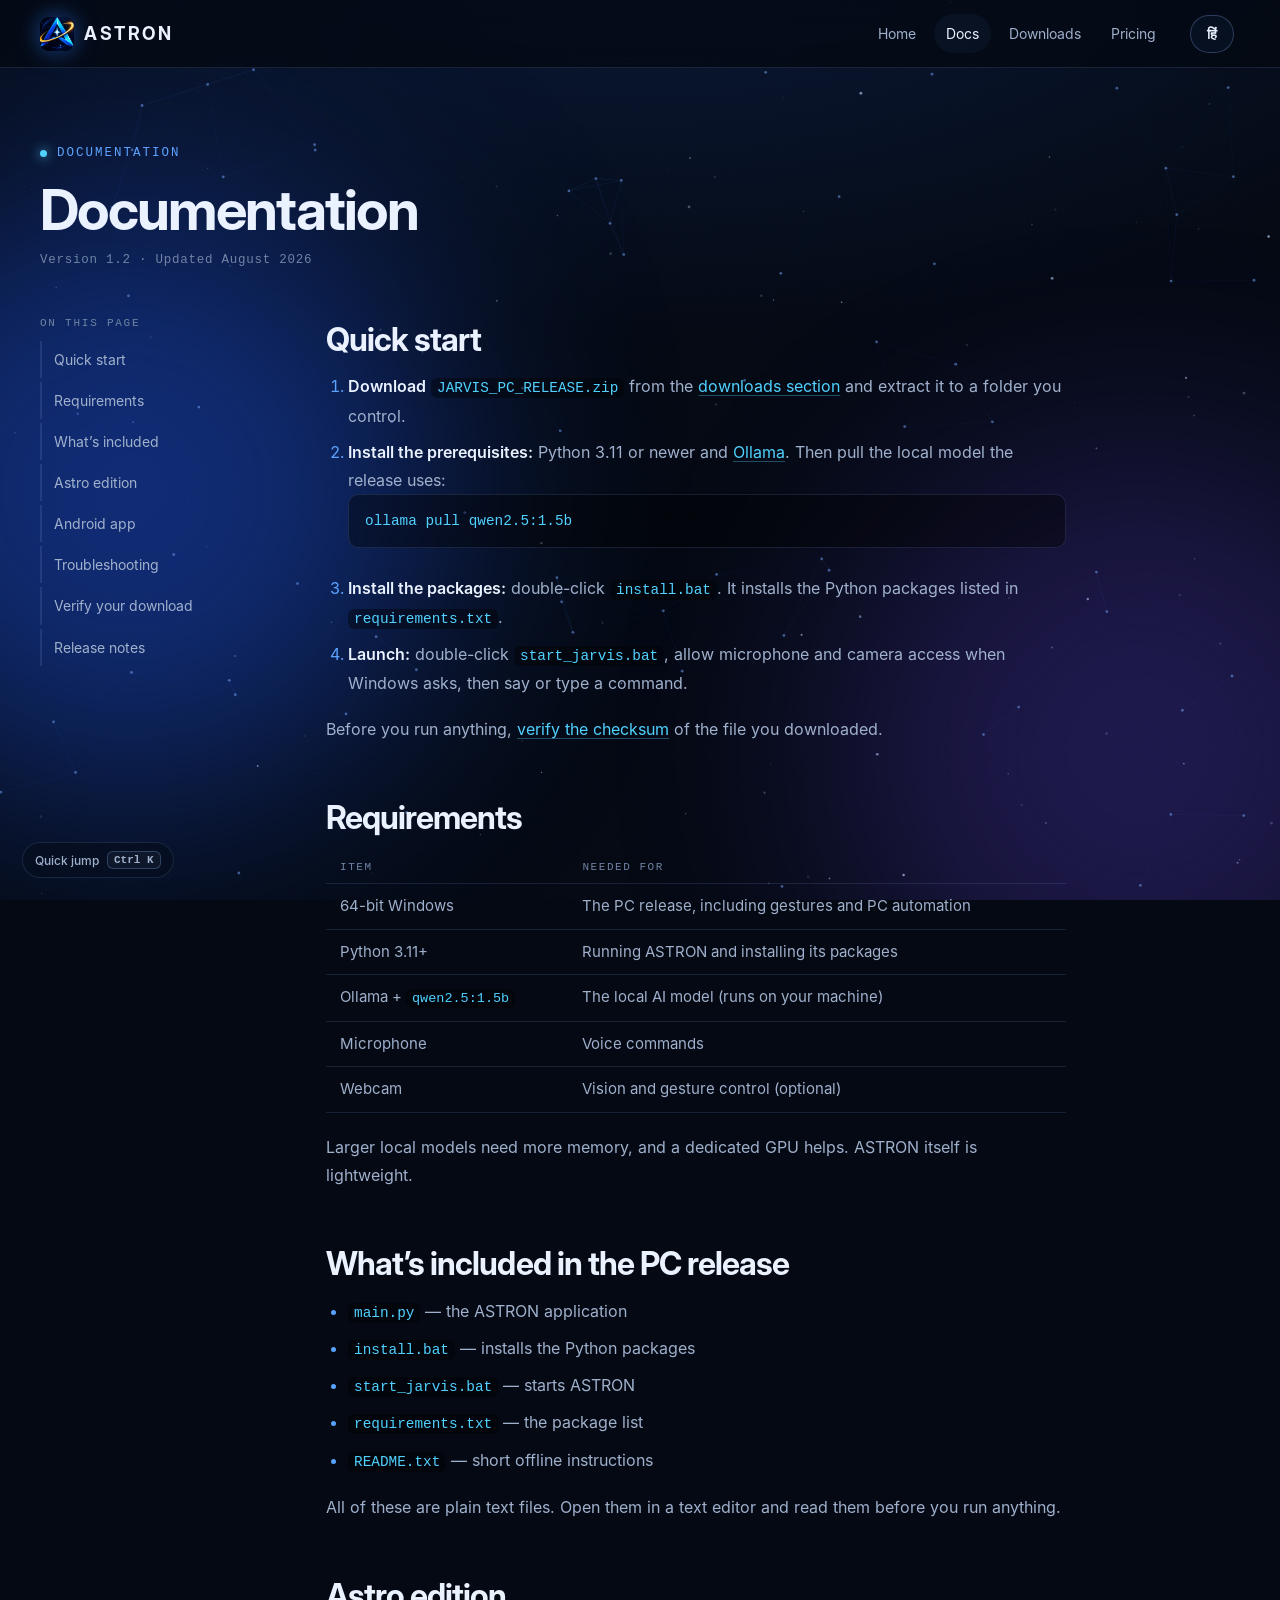
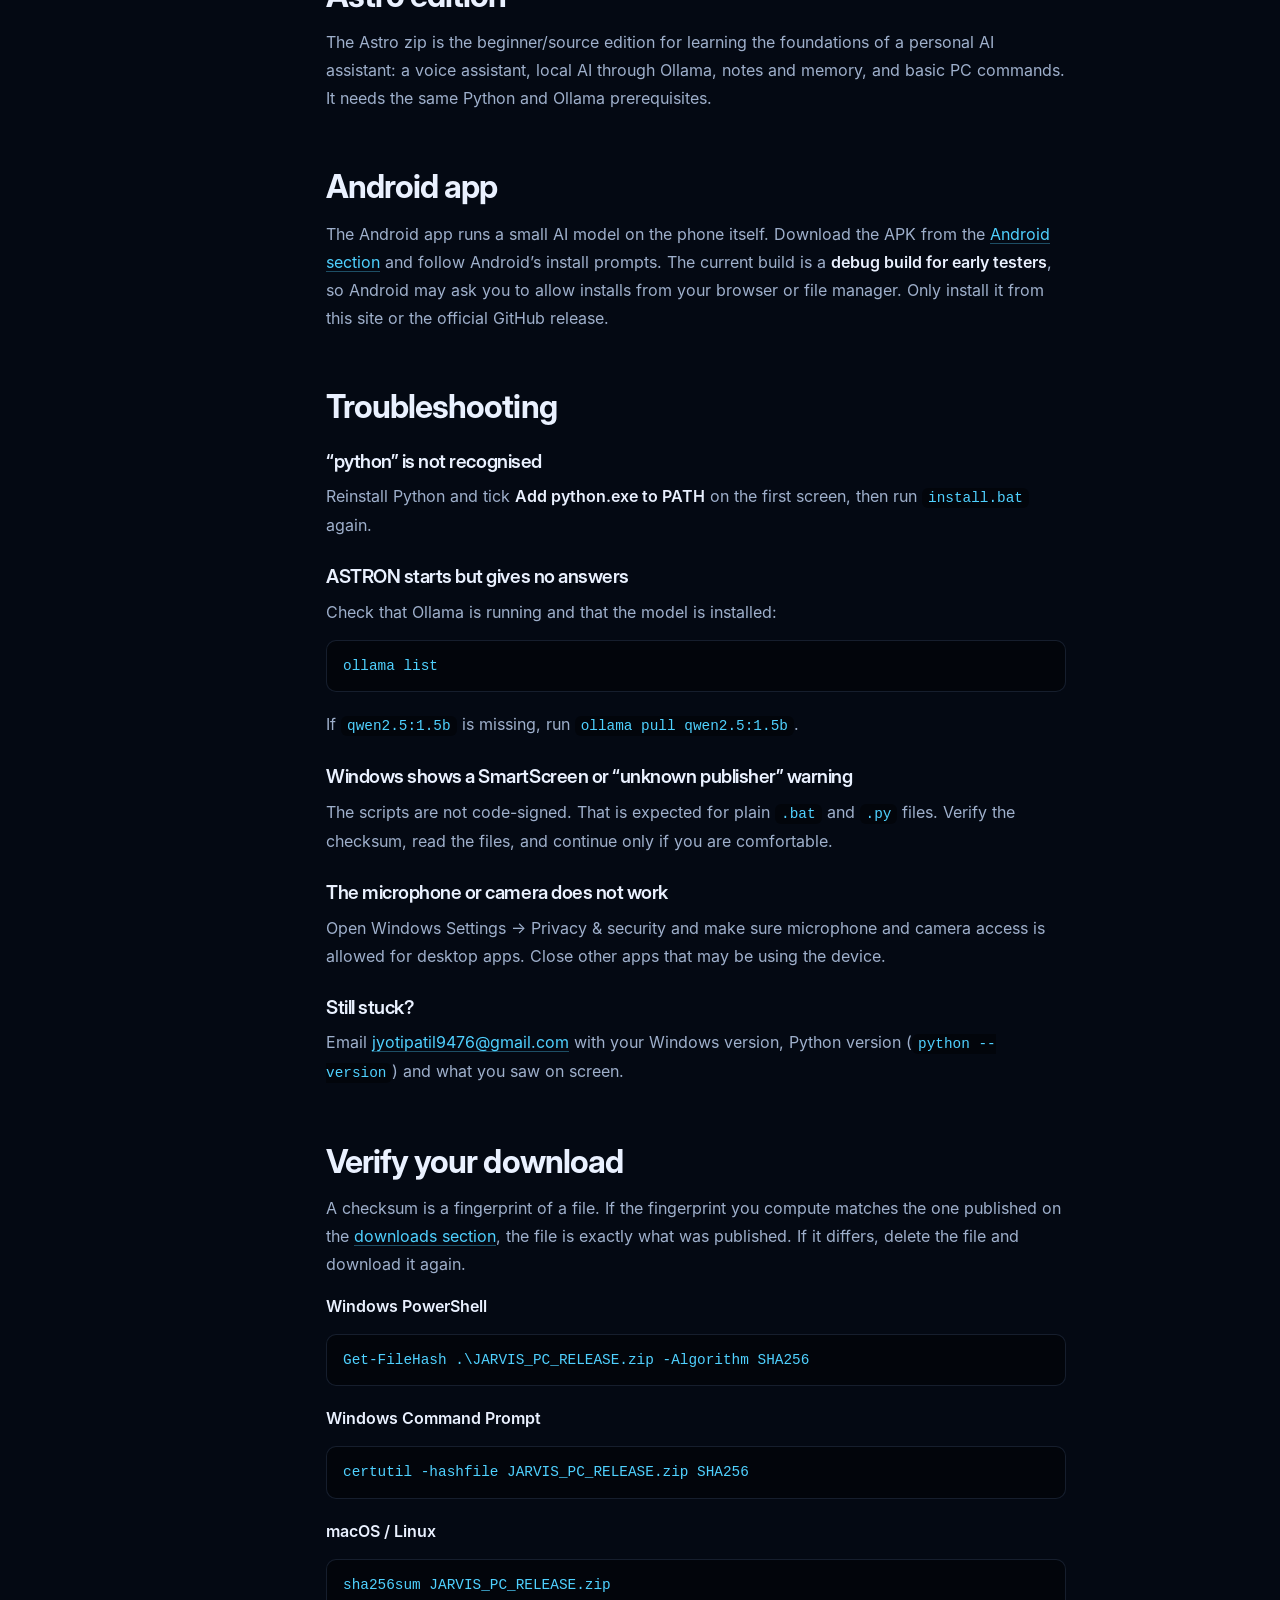
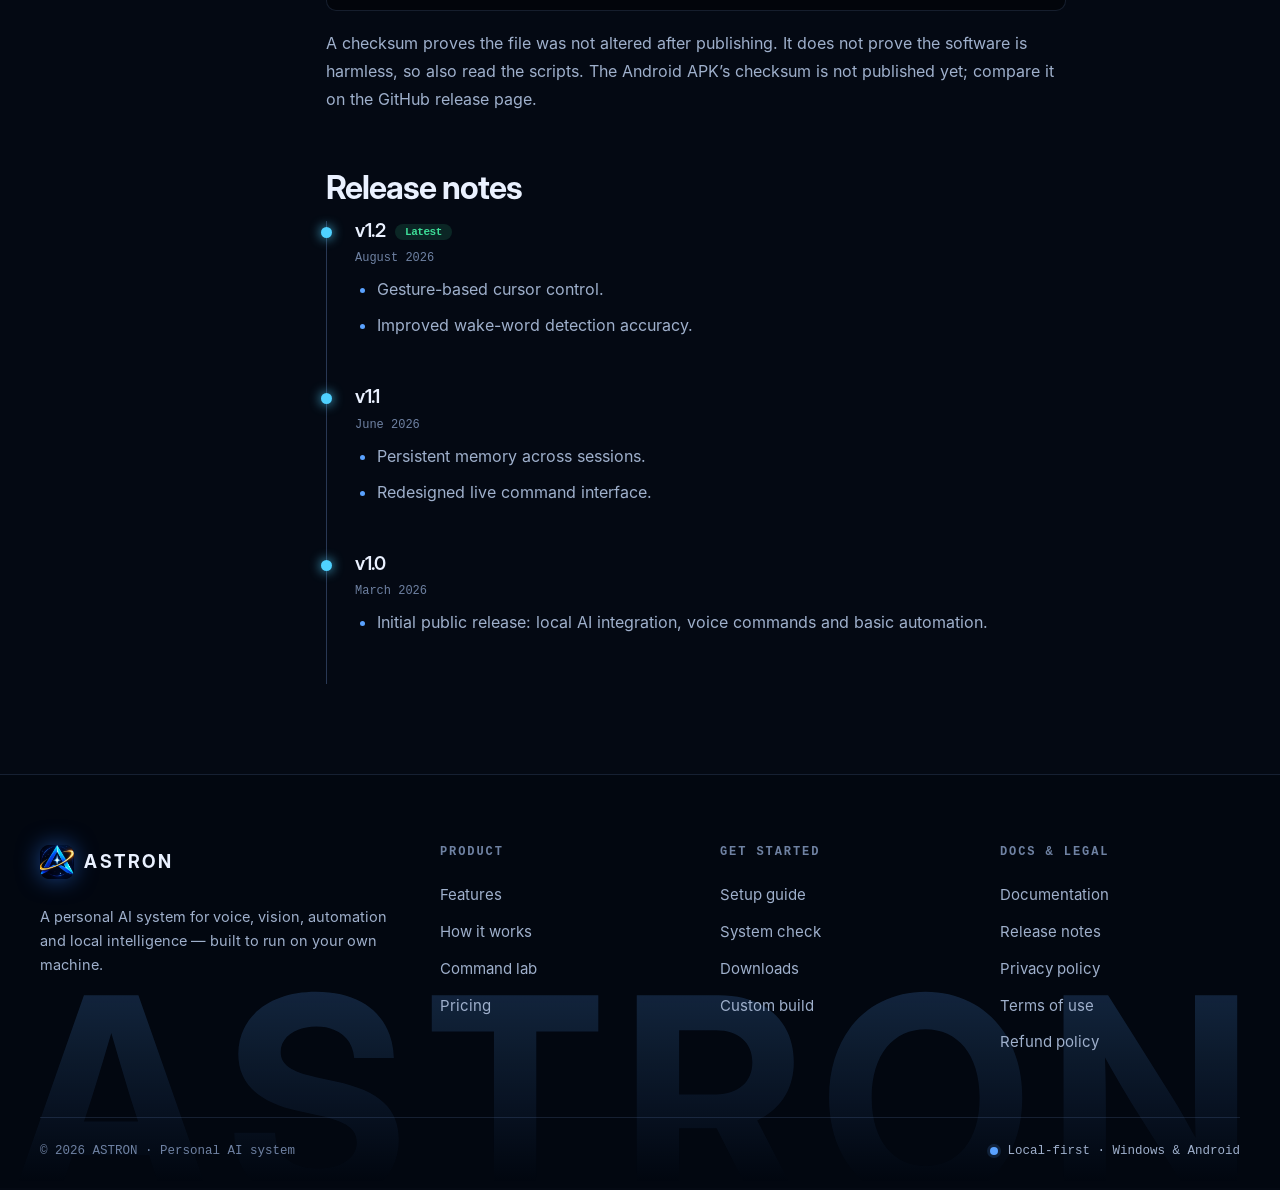
==== commit 8dd74d88: "Add files via upload" ====
--- a/docs.html
+++ b/docs.html
@@ -34,7 +34,7 @@
 <main id="main">
 <section class="page-hero"><div class="container"><p class="eyebrow"><span class="eyebrow-dot"></span>Documentation</p><h1>Documentation</h1><p class="meta">Version 1.2 · Updated August 2026</p></div></section>
 <div class="container doc-layout">
-<aside class="doc-toc" aria-label="On this page"><h4>On this page</h4><a href="#quick-start">Quick start</a><a href="#requirements">Requirements</a><a href="#included">What’s included</a><a href="#starter">Starter edition</a><a href="#android">Android app</a><a href="#troubleshooting">Troubleshooting</a><a href="#verify">Verify your download</a><a href="#changelog">Release notes</a></aside>
+<aside class="doc-toc" aria-label="On this page"><h4>On this page</h4><a href="#quick-start">Quick start</a><a href="#requirements">Requirements</a><a href="#included">What’s included</a><a href="#starter">Astro edition</a><a href="#android">Android app</a><a href="#troubleshooting">Troubleshooting</a><a href="#verify">Verify your download</a><a href="#changelog">Release notes</a></aside>
 <article class="prose">
 <h2 id="quick-start">Quick start</h2>
 <ol>
@@ -67,8 +67,8 @@
 </ul>
 <p>All of these are plain text files. Open them in a text editor and read them before you run anything.</p>
 
-<h2 id="starter">Starter edition</h2>
-<p>The Starter zip is the beginner/source edition for learning the foundations of a personal AI assistant: a voice assistant, local AI through Ollama, notes and memory, and basic PC commands. It needs the same Python and Ollama prerequisites.</p>
+<h2 id="starter">Astro edition</h2>
+<p>The Astro zip is the beginner/source edition for learning the foundations of a personal AI assistant: a voice assistant, local AI through Ollama, notes and memory, and basic PC commands. It needs the same Python and Ollama prerequisites.</p>
 
 <h2 id="android">Android app</h2>
 <p>The Android app runs a small AI model on the phone itself. Download the APK from the <a href="index.html#astron-android-download">Android section</a> and follow Android’s install prompts. The current build is a <strong>debug build for early testers</strong>, so Android may ask you to allow installs from your browser or file manager. Only install it from this site or the official GitHub release.</p>
--- a/fx.css
+++ b/fx.css
@@ -5,7 +5,7 @@
 
 /* ---------- boot sequence ---------- */
 #fx-boot{position:fixed;inset:0;z-index:9999;display:grid;place-items:center;background:radial-gradient(60% 60% at 50% 45%,#0b1d44 0%,#040913 70%);
-  transition:opacity .7s ease,visibility .7s,transform .9s cubic-bezier(.7,0,.2,1);}
+  transition:opacity .45s ease,visibility .45s,transform .6s cubic-bezier(.7,0,.2,1);}
 #fx-boot.done{opacity:0;visibility:hidden;transform:scale(1.08)}
 .boot-core{position:relative;width:min(240px,56vw);aspect-ratio:1;display:grid;place-items:center}
 .boot-core i{position:absolute;inset:0;border-radius:50%;border:1.5px solid transparent;border-top-color:var(--cyan);border-right-color:rgba(90,162,255,.4);animation:spin 1.6s linear infinite}
@@ -14,7 +14,7 @@
 .boot-core b{width:26%;aspect-ratio:1;border-radius:50%;background:radial-gradient(circle,#fff 0%,var(--cyan) 35%,var(--blue) 70%,transparent 72%);box-shadow:0 0 60px 14px rgba(79,209,255,.55);animation:bootPulse 1.2s ease-in-out infinite}
 .boot-word{position:absolute;bottom:calc(50% - 190px);font:700 clamp(22px,4vw,30px) var(--display);letter-spacing:.5em;padding-left:.5em;color:var(--text)}
 .boot-line{position:absolute;bottom:calc(50% - 232px);width:min(260px,60vw);height:2px;background:rgba(140,180,255,.16);border-radius:2px;overflow:hidden}
-.boot-line::after{content:"";position:absolute;inset:0;background:var(--grad);transform:scaleX(0);transform-origin:left;animation:bootBar 1.5s cubic-bezier(.6,0,.2,1) forwards}
+.boot-line::after{content:"";position:absolute;inset:0;background:var(--grad);transform:scaleX(0);transform-origin:left;animation:bootBar .85s cubic-bezier(.6,0,.2,1) forwards}
 .boot-status{position:absolute;bottom:calc(50% - 262px);font:500 11px var(--mono);letter-spacing:.22em;color:var(--dim)}
 @keyframes bootPulse{50%{transform:scale(1.25);box-shadow:0 0 90px 24px rgba(79,209,255,.7)}}
 @keyframes bootBar{to{transform:scaleX(1)}}
@@ -189,3 +189,7 @@
 
 /* sub-pages: same atmosphere, gentler */
 .simple-nav{backdrop-filter:blur(14px)}
+
+/* hero core: fades/scales in as soon as its first frame is painted */
+.hero-core{opacity:0;transform:scale(.9);transition:opacity .8s ease,transform 1.1s cubic-bezier(.2,.8,.2,1)}
+.hero-core.on{opacity:1;transform:none}
